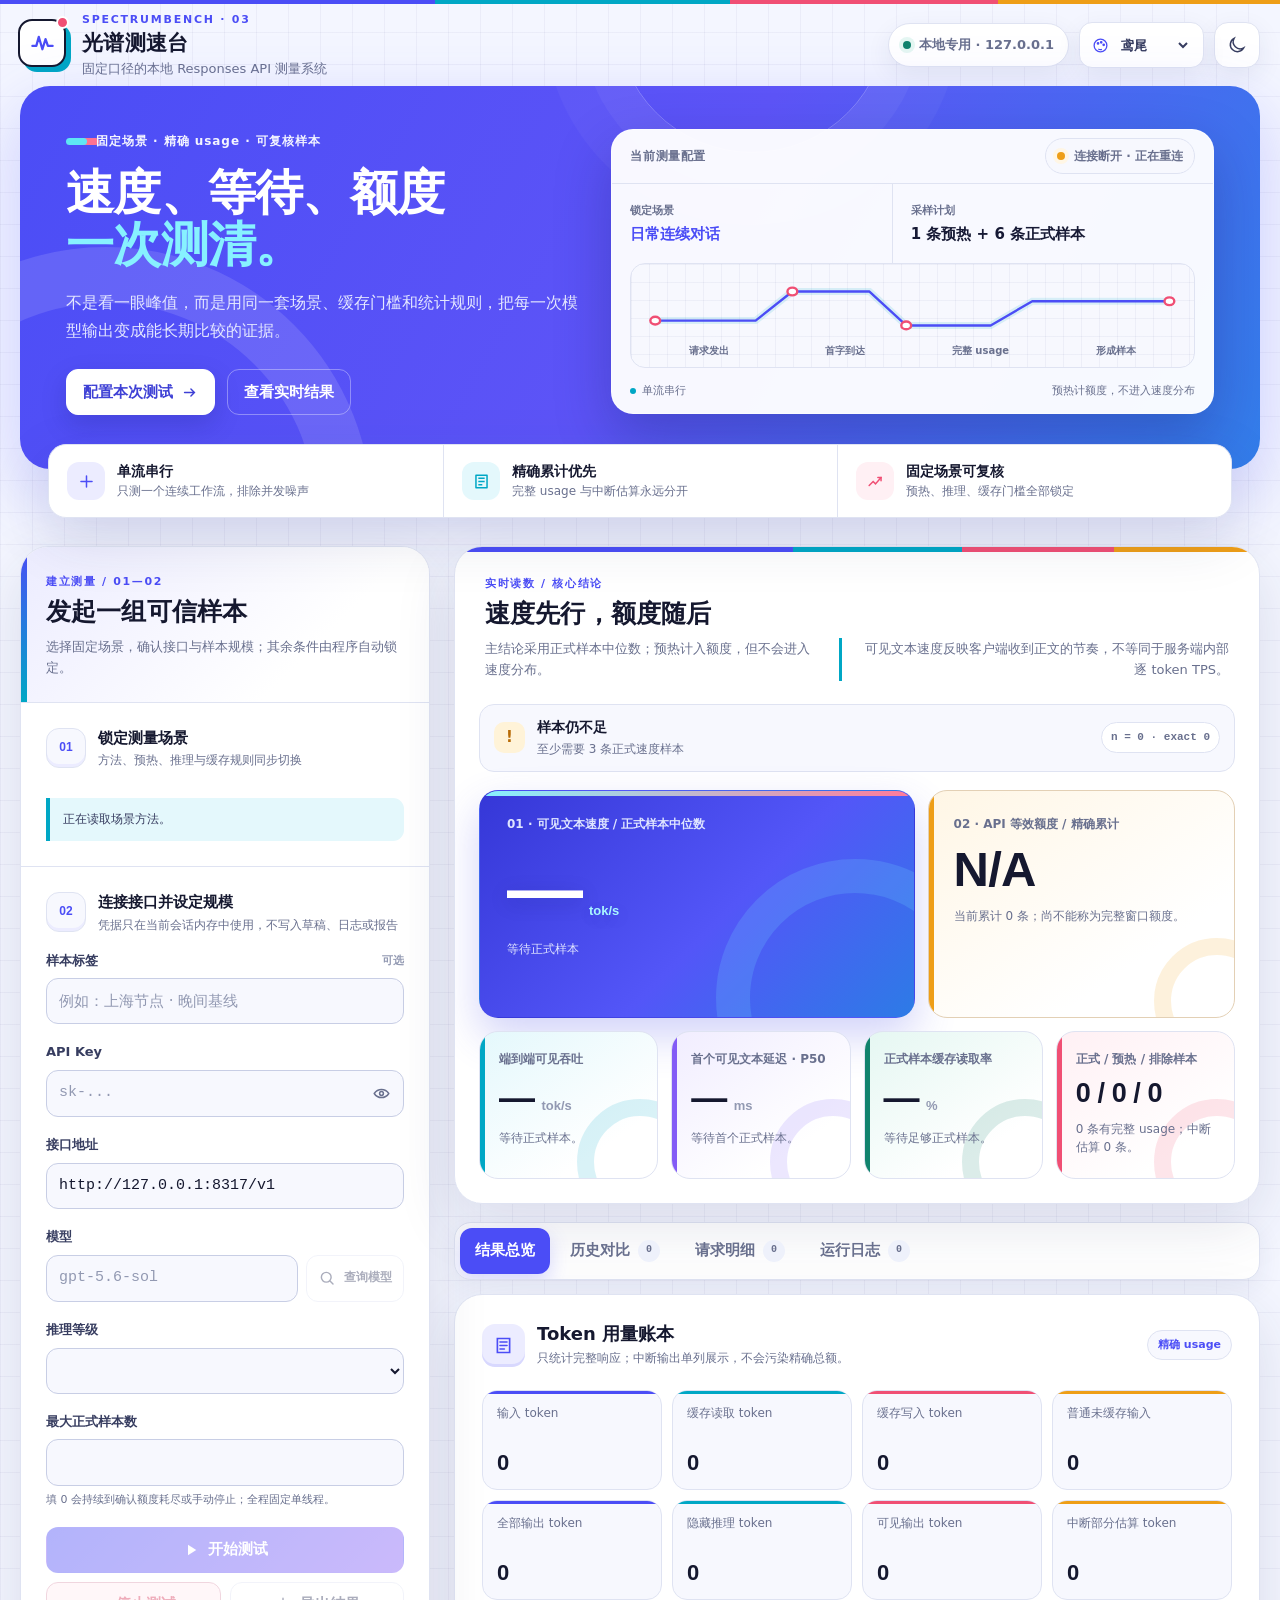
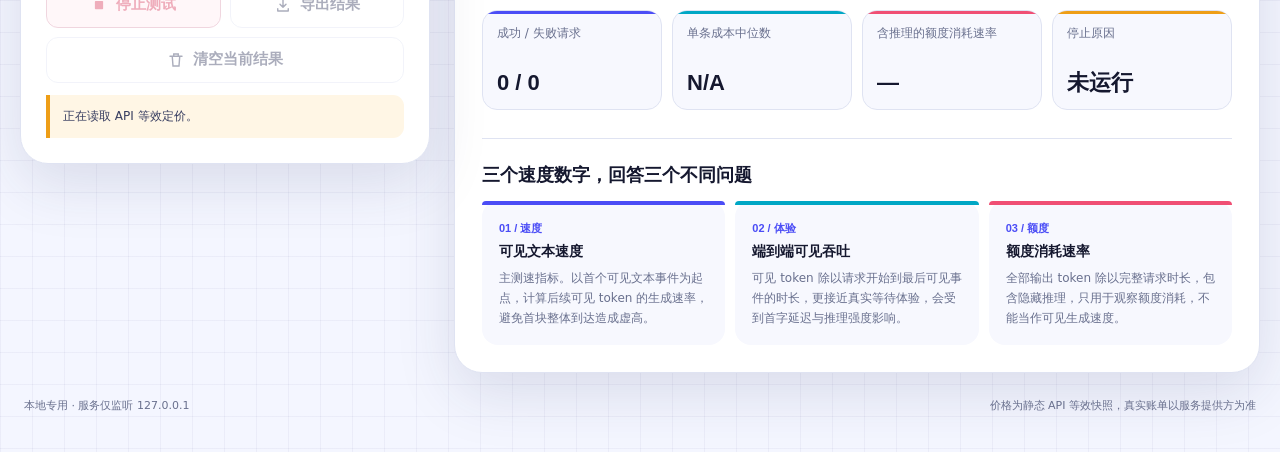
==== stress_tool/static/index.html @ 87ebb6d3 "feat: publish SpectrumBench 1.0.0" ====
<!doctype html>
<html lang="zh-CN" data-color="light" data-palette="iris">
<head>
  <meta charset="utf-8">
  <meta name="viewport" content="width=device-width,initial-scale=1">
  <meta name="theme-color" content="#f4f6ff">
  <meta name="description" content="SpectrumBench · 固定口径、可复核的 Responses API Token 测速台">
  <link rel="icon" href="/favicon.svg" type="image/svg+xml">
  <link rel="icon" href="/favicon-32.png" type="image/png" sizes="32x32">
  <link rel="shortcut icon" href="/favicon.ico">
  <title>SpectrumBench · 光谱测速台</title>
  <style>
    :root {
      color-scheme: light;
      --canvas: #f4f6ff;
      --canvas-grid: rgba(70, 77, 143, .055);
      --surface: #ffffff;
      --surface-raised: #ffffff;
      --surface-muted: #f7f8fe;
      --surface-strong: #eef1fb;
      --ink: #15182f;
      --ink-soft: #373d60;
      --muted: #69708e;
      --faint: #9299b2;
      --line: #dfe3f2;
      --line-strong: #c8cee5;
      --primary: #4b4df6;
      --primary-hover: #3e3ed9;
      --primary-soft: #ececff;
      --primary-ink: #ffffff;
      --cyan: #00a7c5;
      --cyan-soft: #e4f8fc;
      --coral: #f04f74;
      --coral-soft: #fff0f4;
      --amber: #ee9e17;
      --amber-soft: #fff6e5;
      --violet: #835cf6;
      --violet-soft: #f1edff;
      --success: #11836d;
      --success-soft: #e5f7f2;
      --warning: #b86b06;
      --warning-soft: #fff3d8;
      --danger: #d83c5e;
      --danger-hover: #bd2e4f;
      --danger-soft: #ffedf1;
      --focus: rgba(75, 77, 246, .25);
      --hero: #4b4df6;
      --hero-ink: #ffffff;
      --hero-muted: #dfe3ff;
      --shadow-sm: 0 8px 24px rgba(41, 47, 96, .08);
      --shadow-md: 0 20px 60px rgba(41, 47, 96, .13);
      --shadow-vivid: 0 24px 70px rgba(75, 77, 246, .26);
      --radius-sm: 11px;
      --radius-md: 18px;
      --radius-lg: 28px;
      --motion: 180ms cubic-bezier(.2, .75, .25, 1);
    }

    [data-color="light"][data-palette="jade"] {
      --canvas: #f1f7f4;
      --canvas-grid: rgba(35, 105, 83, .055);
      --surface-muted: #f4faf7;
      --surface-strong: #e5f1eb;
      --ink: #122821;
      --ink-soft: #315147;
      --muted: #607d74;
      --faint: #8ca29b;
      --line: #d5e5df;
      --line-strong: #bad2ca;
      --primary: #147d67;
      --primary-hover: #0e6553;
      --primary-soft: #def3eb;
      --cyan: #168aa0;
      --coral: #d95d6f;
      --hero: #187864;
      --focus: rgba(20, 125, 103, .24);
      --shadow-vivid: 0 24px 70px rgba(20, 125, 103, .24);
    }

    [data-color="light"][data-palette="sunrise"] {
      --canvas: #fff8f1;
      --canvas-grid: rgba(164, 83, 52, .05);
      --surface-muted: #fffaf5;
      --surface-strong: #f8eadf;
      --ink: #30201a;
      --ink-soft: #5a4035;
      --muted: #816b61;
      --faint: #a6958d;
      --line: #eadbd1;
      --line-strong: #d8c2b4;
      --primary: #c84f45;
      --primary-hover: #a83f37;
      --primary-soft: #ffe6df;
      --cyan: #178fa2;
      --coral: #d74667;
      --amber: #d98516;
      --hero: #c65346;
      --focus: rgba(200, 79, 69, .24);
      --shadow-vivid: 0 24px 70px rgba(200, 79, 69, .22);
    }

    [data-color="dark"] {
      color-scheme: dark;
      --canvas: #17191d;
      --canvas-grid: rgba(255, 255, 255, .035);
      --surface: #202329;
      --surface-raised: #25292f;
      --surface-muted: #292d34;
      --surface-strong: #30353d;
      --ink: #f5f4f1;
      --ink-soft: #d8d7d3;
      --muted: #aaa9a5;
      --faint: #7f807f;
      --line: #383c43;
      --line-strong: #4b5058;
      --primary: #8b8cff;
      --primary-hover: #a1a2ff;
      --primary-soft: #303044;
      --primary-ink: #16171b;
      --cyan: #54cadb;
      --cyan-soft: #20383c;
      --coral: #f27b91;
      --coral-soft: #422c33;
      --amber: #e8b663;
      --amber-soft: #3d3426;
      --violet: #ad92f4;
      --violet-soft: #352f46;
      --success: #67cdb4;
      --success-soft: #253a35;
      --warning: #e7b968;
      --warning-soft: #3f3526;
      --danger: #ef7c91;
      --danger-hover: #f499a9;
      --danger-soft: #432e35;
      --focus: rgba(139, 140, 255, .34);
      --hero: #323640;
      --hero-ink: #ffffff;
      --hero-muted: #e5e6ff;
      --shadow-sm: 0 10px 28px rgba(0, 0, 0, .22);
      --shadow-md: 0 26px 70px rgba(0, 0, 0, .34);
      --shadow-vivid: 0 24px 80px rgba(0, 0, 0, .3);
    }

    * { box-sizing: border-box; }
    html { min-width: 320px; scroll-behavior: smooth; scroll-padding-top: 18px; }
    #controlTitle, #dashboardTitle { scroll-margin-top: 72px; }
    body {
      min-width: 320px;
      min-height: 100vh;
      margin: 0;
      background-color: var(--canvas);
      background-image:
        linear-gradient(var(--canvas-grid) 1px, transparent 1px),
        linear-gradient(90deg, var(--canvas-grid) 1px, transparent 1px);
      background-size: 32px 32px;
      color: var(--ink);
      font-family: "Segoe UI Variable Text", "Microsoft YaHei UI", "PingFang SC", system-ui, sans-serif;
      font-size: 15px;
      line-height: 1.65;
      -webkit-font-smoothing: antialiased;
      text-rendering: optimizeLegibility;
    }
    body::before {
      content: "";
      position: fixed;
      z-index: 1000;
      inset: 0 0 auto;
      height: 4px;
      background: linear-gradient(90deg, var(--primary) 0 34%, var(--cyan) 34% 57%, var(--coral) 57% 78%, var(--amber) 78%);
      pointer-events: none;
    }
    button, input, select { font: inherit; }
    button, a { -webkit-tap-highlight-color: transparent; }
    svg { display: block; }
    [hidden] { display: none !important; }
    ::selection { background: var(--primary); color: #fff; }

    .visually-hidden {
      position: absolute !important;
      width: 1px !important;
      height: 1px !important;
      padding: 0 !important;
      margin: -1px !important;
      overflow: hidden !important;
      clip: rect(0 0 0 0) !important;
      white-space: nowrap !important;
      border: 0 !important;
    }
    .skip-link {
      position: fixed;
      z-index: 1100;
      top: 10px;
      left: 12px;
      transform: translateY(-160%);
      padding: 9px 14px;
      border-radius: 10px;
      background: var(--ink);
      color: var(--surface);
      font-weight: 800;
      text-decoration: none;
      transition: transform var(--motion);
    }
    .skip-link:focus { transform: translateY(0); }

    .app-shell {
      width: min(100% - 40px, 1560px);
      margin: 0 auto;
      padding-bottom: 36px;
    }
    .app-header {
      min-height: 86px;
      display: flex;
      align-items: center;
      justify-content: space-between;
      gap: 24px;
      padding-top: 4px;
    }
    .brand { min-width: 0; display: flex; align-items: center; gap: 14px; }
    .brand-mark {
      position: relative;
      width: 48px;
      height: 48px;
      flex: 0 0 auto;
      display: grid;
      place-items: center;
      border: 2px solid var(--ink);
      border-radius: 14px;
      background: var(--surface);
      color: var(--primary);
      box-shadow: 5px 5px 0 var(--cyan);
      transform: translate(-2px, -2px);
    }
    .brand-mark::after {
      content: "";
      position: absolute;
      width: 9px;
      height: 9px;
      right: -5px;
      top: -5px;
      border: 2px solid var(--surface);
      border-radius: 50%;
      background: var(--coral);
    }
    .brand-mark svg { width: 27px; height: 27px; }
    .brand-copy { min-width: 0; }
    .brand-kicker {
      color: var(--primary);
      font-size: 11px;
      font-weight: 850;
      letter-spacing: .16em;
    }
    .brand h1 {
      margin: 1px 0 0;
      font-size: 21px;
      line-height: 1.25;
      letter-spacing: .015em;
    }
    .brand p { margin: 2px 0 0; color: var(--muted); font-size: 13px; }
    .header-actions { display: flex; align-items: center; gap: 10px; }
    .palette-control {
      position: relative;
      min-height: 46px;
      display: inline-flex;
      align-items: center;
      gap: 8px;
      padding: 0 12px;
      border: 1px solid var(--line);
      border-radius: 13px;
      background: var(--surface);
      color: var(--muted);
      box-shadow: var(--shadow-sm);
    }
    .palette-control svg { width: 17px; height: 17px; color: var(--primary); }
    .palette-control select {
      min-width: 74px;
      border: 0;
      outline: 0;
      background: transparent;
      color: var(--ink-soft);
      cursor: pointer;
      font-size: 13px;
      font-weight: 700;
    }
    .palette-control:focus-within { border-color: var(--primary); box-shadow: 0 0 0 4px var(--focus); }
    .local-chip {
      min-height: 44px;
      display: inline-flex;
      align-items: center;
      gap: 8px;
      padding: 0 14px;
      border: 1px solid var(--line);
      border-radius: 999px;
      background: var(--surface);
      color: var(--muted);
      box-shadow: var(--shadow-sm);
      font-size: 13px;
      font-weight: 700;
      white-space: nowrap;
    }
    .local-chip::before {
      content: "";
      width: 8px;
      height: 8px;
      border-radius: 50%;
      background: var(--success);
      box-shadow: 0 0 0 4px var(--success-soft);
    }
    .theme-toggle {
      width: 46px;
      height: 46px;
      display: grid;
      place-items: center;
      padding: 0;
      border: 1px solid var(--line);
      border-radius: 14px;
      background: var(--surface);
      color: var(--ink-soft);
      box-shadow: var(--shadow-sm);
      cursor: pointer;
      transition: transform var(--motion), border-color var(--motion), background var(--motion);
    }
    .theme-toggle:hover { transform: translateY(-2px) rotate(3deg); border-color: var(--primary); background: var(--primary-soft); }
    .theme-toggle:active { transform: translateY(0); }
    .theme-toggle svg { width: 20px; height: 20px; }
    .theme-toggle .icon-sun { display: none; }
    [data-color="dark"] .theme-toggle .icon-moon { display: none; }
    [data-color="dark"] .theme-toggle .icon-sun { display: block; }

    .hero {
      position: relative;
      isolation: isolate;
      min-height: 300px;
      display: grid;
      grid-template-columns: minmax(0, .92fr) minmax(430px, 1.08fr);
      gap: 32px;
      align-items: center;
      overflow: clip;
      padding: 42px 46px 54px;
      border-radius: 30px;
      background:
        linear-gradient(120deg, #4b4df6 0%, #5d54f7 52%, #337eea 100%);
      color: #fff;
      box-shadow: var(--shadow-vivid);
    }
    .hero::before {
      content: "";
      position: absolute;
      z-index: -1;
      width: 420px;
      height: 420px;
      left: -180px;
      bottom: -310px;
      border: 56px solid rgba(255,255,255,.12);
      border-radius: 50%;
    }
    .hero::after {
      content: "";
      position: absolute;
      z-index: -1;
      width: 270px;
      height: 270px;
      right: 30%;
      top: -205px;
      border: 1px solid rgba(255,255,255,.25);
      border-radius: 50%;
      box-shadow: 0 0 0 36px rgba(255,255,255,.045), 0 0 0 72px rgba(255,255,255,.035);
    }
    .hero-copy { min-width: 0; }
    .hero-eyebrow {
      display: inline-flex;
      align-items: center;
      gap: 9px;
      margin-bottom: 16px;
      color: #f3f4ff;
      font-size: 12px;
      font-weight: 850;
      letter-spacing: .08em;
    }
    .eyebrow-dot {
      width: 21px;
      height: 7px;
      border-radius: 999px;
      background: #5ee6f4;
      box-shadow: 12px 0 0 #ff7191;
    }
    .hero h2 { margin: 0; font-size: 48px; line-height: 1.08; letter-spacing: -.015em; }
    .hero h2 span, .hero h2 strong { display: block; white-space: nowrap; }
    .hero h2 strong { color: #87f1ff; font-weight: 850; }
    .hero-copy > p {
      max-width: 620px;
      margin: 18px 0 0;
      color: #e5e8ff;
      font-size: 16px;
      line-height: 1.75;
    }
    .hero-links { display: flex; align-items: center; gap: 12px; margin-top: 24px; }
    .hero-link {
      min-height: 46px;
      display: inline-flex;
      align-items: center;
      gap: 8px;
      padding: 0 16px;
      border: 1px solid rgba(255,255,255,.35);
      border-radius: 12px;
      color: #fff;
      font-weight: 800;
      text-decoration: none;
      transition: transform var(--motion), background var(--motion), border-color var(--motion);
    }
    .hero-link.primary { border-color: #fff; background: #fff; color: #3e40d5; box-shadow: 0 10px 26px rgba(19, 22, 99, .18); }
    .hero-link:hover { transform: translateY(-2px); background: rgba(255,255,255,.14); }
    .hero-link.primary:hover { background: #eff0ff; }
    .hero-link svg { width: 17px; height: 17px; }

    .hero-console {
      min-width: 0;
      overflow: hidden;
      border: 1px solid rgba(255,255,255,.55);
      border-radius: 22px;
      background: rgba(255,255,255,.96);
      color: #171a35;
      box-shadow: 0 22px 55px rgba(22, 24, 98, .28);
    }
    [data-color="dark"] .hero-console { background: rgba(24, 28, 56, .96); color: var(--ink); }
    .console-head {
      min-height: 54px;
      display: flex;
      align-items: center;
      justify-content: space-between;
      gap: 16px;
      padding: 0 18px;
      border-bottom: 1px solid var(--line);
      color: var(--muted);
      font-size: 12px;
      font-weight: 800;
      letter-spacing: .05em;
    }
    .status {
      min-width: 0;
      min-height: 36px;
      display: inline-flex;
      align-items: center;
      gap: 9px;
      padding: 0 11px;
      border: 1px solid var(--line);
      border-radius: 999px;
      background: var(--surface-muted);
      color: var(--muted);
      letter-spacing: 0;
    }
    .status-label { max-width: 240px; overflow: hidden; text-overflow: ellipsis; font-size: 12px; font-weight: 750; white-space: nowrap; }
    .status-dot {
      position: relative;
      width: 8px;
      height: 8px;
      flex: 0 0 auto;
      border-radius: 50%;
      background: var(--faint);
    }
    .status-dot.running { background: var(--cyan); }
    .status-dot.running::after {
      content: "";
      position: absolute;
      inset: -5px;
      border: 1px solid var(--cyan);
      border-radius: 50%;
      animation: statusPulse 1.6s ease-out infinite;
    }
    .status-dot.warning { background: var(--amber); box-shadow: 0 0 0 4px var(--amber-soft); }
    .status-dot.error { background: var(--danger); box-shadow: 0 0 0 4px var(--danger-soft); }
    @keyframes statusPulse {
      0% { opacity: .8; transform: scale(.55); }
      85%, 100% { opacity: 0; transform: scale(1.2); }
    }
    .console-readout { display: grid; grid-template-columns: 1fr 1.15fr; }
    .readout-item { min-width: 0; padding: 18px; }
    .readout-item + .readout-item { border-left: 1px solid var(--line); }
    .readout-item span { display: block; color: var(--muted); font-size: 11px; font-weight: 750; }
    .readout-item strong { display: block; margin-top: 4px; overflow-wrap: anywhere; font-size: 15px; line-height: 1.4; }
    .readout-item:first-child strong { color: var(--primary); }
    .signal-stage {
      position: relative;
      min-height: 105px;
      margin: 0 18px;
      overflow: hidden;
      border: 1px solid var(--line);
      border-radius: 15px;
      background:
        linear-gradient(var(--canvas-grid) 1px, transparent 1px),
        linear-gradient(90deg, var(--canvas-grid) 1px, transparent 1px),
        var(--surface-muted);
      background-size: 18px 18px;
    }
    .signal-stage svg { position: absolute; inset: 13px 12px 28px; width: calc(100% - 24px); height: calc(100% - 41px); overflow: visible; }
    .signal-track { fill: none; stroke: var(--primary); stroke-width: 2.4; stroke-linecap: round; stroke-linejoin: round; vector-effect: non-scaling-stroke; }
    .signal-glow { fill: none; stroke: var(--cyan); stroke-width: 7; opacity: .13; vector-effect: non-scaling-stroke; }
    .signal-stage circle { fill: var(--surface); stroke: var(--coral); stroke-width: 2.4; vector-effect: non-scaling-stroke; }
    .signal-labels {
      position: absolute;
      inset: auto 10px 8px;
      display: grid;
      grid-template-columns: repeat(4, 1fr);
      color: var(--muted);
      font-size: 10px;
      font-weight: 750;
      text-align: center;
    }
    .console-foot {
      min-height: 45px;
      display: flex;
      align-items: center;
      justify-content: space-between;
      gap: 12px;
      padding: 0 18px;
      color: var(--muted);
      font-size: 11px;
    }
    .console-foot span { display: inline-flex; align-items: center; gap: 6px; }
    .console-foot i { width: 6px; height: 6px; border-radius: 50%; background: var(--cyan); }
    .is-running .signal-track { stroke-dasharray: 10 8; animation: signalFlow 1s linear infinite; }
    .is-running .signal-stage circle { animation: nodePulse 1.6s ease-in-out infinite; }
    @keyframes signalFlow { to { stroke-dashoffset: -36; } }
    @keyframes nodePulse { 50% { fill: var(--coral-soft); r: 5.4px; } }

    .brief-bar {
      position: relative;
      z-index: 3;
      display: grid;
      grid-template-columns: repeat(3, minmax(0, 1fr));
      margin: -25px 28px 0;
      border: 1px solid var(--line);
      border-radius: 18px;
      background: var(--surface);
      box-shadow: var(--shadow-md);
    }
    .brief-item {
      min-width: 0;
      display: grid;
      grid-template-columns: auto minmax(0, 1fr);
      gap: 12px;
      align-items: center;
      padding: 17px 18px;
    }
    .brief-item + .brief-item { border-left: 1px solid var(--line); }
    .brief-icon {
      width: 38px;
      height: 38px;
      display: grid;
      place-items: center;
      border-radius: 12px;
      background: var(--primary-soft);
      color: var(--primary);
    }
    .brief-item:nth-child(2) .brief-icon { background: var(--cyan-soft); color: var(--cyan); }
    .brief-item:nth-child(3) .brief-icon { background: var(--coral-soft); color: var(--coral); }
    .brief-icon svg { width: 19px; height: 19px; }
    .brief-item strong { display: block; font-size: 14px; line-height: 1.35; }
    .brief-item span:last-child { display: block; margin-top: 2px; color: var(--muted); font-size: 12px; line-height: 1.45; }

    .workspace {
      display: grid;
      grid-template-columns: 410px minmax(0, 1fr);
      gap: 24px;
      align-items: start;
      margin-top: 28px;
    }
    .setup-column { position: sticky; top: 16px; min-width: 0; }
    .setup-panel {
      overflow: hidden;
      border: 1px solid var(--line);
      border-radius: var(--radius-lg);
      background: var(--surface);
      box-shadow: var(--shadow-md);
    }
    .setup-head {
      position: relative;
      padding: 26px 25px 23px;
      border-bottom: 1px solid var(--line);
      background:
        linear-gradient(135deg, var(--primary-soft), var(--surface) 70%);
    }
    .setup-head::before {
      content: "";
      position: absolute;
      inset: 0 auto 0 0;
      width: 6px;
      background: linear-gradient(var(--primary), var(--cyan));
    }
    .section-kicker {
      color: var(--primary);
      font-size: 11px;
      font-weight: 850;
      letter-spacing: .15em;
    }
    .setup-head h2, .results-header h2 {
      margin: 5px 0 0;
      font-size: 25px;
      line-height: 1.25;
      letter-spacing: .005em;
    }
    .setup-head p, .results-header p { margin: 8px 0 0; color: var(--muted); font-size: 13px; line-height: 1.65; }
    .mobile-jump { display: none; }

    .setup-section { padding: 23px 25px 25px; }
    .setup-section + .setup-section { border-top: 1px solid var(--line); }
    .step-heading {
      display: grid;
      grid-template-columns: 40px minmax(0, 1fr);
      gap: 12px;
      align-items: center;
      margin-bottom: 16px;
    }
    .step-number {
      width: 40px;
      height: 40px;
      display: grid;
      place-items: center;
      border: 1px solid var(--line);
      border-radius: 13px;
      background: var(--surface-muted);
      color: var(--primary);
      font-family: "Bahnschrift", "Segoe UI Variable Text", sans-serif;
      font-size: 12px;
      font-weight: 800;
      box-shadow: inset 0 -3px 0 var(--primary-soft);
    }
    .step-heading strong { display: block; font-size: 15px; }
    .step-heading span:last-child { display: block; margin-top: 2px; color: var(--muted); font-size: 12px; line-height: 1.45; }

    .mode-list { display: grid; gap: 9px; }
    .mode-card {
      position: relative;
      width: 100%;
      min-width: 0;
      display: grid;
      grid-template-columns: 38px minmax(0, 1fr);
      gap: 11px;
      align-items: start;
      padding: 13px 13px 13px 11px;
      overflow: hidden;
      border: 1px solid var(--line);
      border-radius: 15px;
      background: var(--surface-muted);
      color: var(--ink);
      text-align: left;
      cursor: pointer;
      transition: transform var(--motion), border-color var(--motion), background var(--motion), box-shadow var(--motion);
    }
    .mode-card::before {
      content: "";
      position: absolute;
      inset: 0 auto 0 0;
      width: 4px;
      background: transparent;
      transition: background var(--motion);
    }
    .mode-card:hover { transform: translateX(3px); border-color: var(--line-strong); background: var(--surface); }
    .mode-card.active { border-color: color-mix(in srgb, var(--primary) 56%, var(--line)); background: var(--primary-soft); box-shadow: 0 9px 22px rgba(75, 77, 246, .1); }
    .mode-card.active::before { background: linear-gradient(var(--primary), var(--cyan)); }
    .mode-index {
      width: 34px;
      height: 34px;
      display: grid;
      place-items: center;
      border-radius: 11px;
      background: var(--surface);
      color: var(--faint);
      font-family: "Bahnschrift", sans-serif;
      font-size: 11px;
      font-weight: 800;
    }
    .mode-card.active .mode-index { background: var(--primary); color: #fff; }
    .mode-copy { min-width: 0; }
    .mode-title { display: flex; align-items: center; justify-content: space-between; gap: 8px; font-size: 14px; font-weight: 800; }
    .mode-title > span:first-child { min-width: 0; }
    .badge {
      flex: 0 0 auto;
      padding: 2px 7px;
      border-radius: 999px;
      background: var(--surface);
      color: var(--primary);
      font-size: 10px;
      font-weight: 800;
    }
    .mode-desc { display: block; margin-top: 3px; color: var(--muted); font-size: 12px; line-height: 1.5; }
    .method-box, .price-note {
      margin-top: 12px;
      padding: 12px 13px;
      border-left: 4px solid var(--cyan);
      border-radius: 0 11px 11px 0;
      background: var(--cyan-soft);
      color: var(--ink-soft);
      font-size: 12px;
      line-height: 1.6;
    }
    .price-note { border-left-color: var(--amber); background: var(--amber-soft); }

    .field { margin-top: 15px; }
    .field:first-of-type { margin-top: 0; }
    .field-row { min-width: 0; display: grid; grid-template-columns: minmax(0, 1fr) auto; gap: 8px; }
    label { color: var(--ink-soft); font-size: 13px; font-weight: 800; }
    .label-row { display: flex; align-items: center; justify-content: space-between; gap: 10px; }
    .optional { color: var(--faint); font-size: 11px; font-weight: 650; }
    .input, .select {
      width: 100%;
      min-width: 0;
      min-height: 46px;
      margin-top: 6px;
      padding: 10px 12px;
      border: 1px solid var(--line-strong);
      border-radius: 12px;
      outline: none;
      background: var(--surface-muted);
      color: var(--ink);
      transition: border-color var(--motion), box-shadow var(--motion), background var(--motion), transform var(--motion);
    }
    .field-row .input, .field-row .btn { margin-top: 6px; }
    .input::placeholder { color: var(--faint); }
    .input:hover, .select:hover { border-color: color-mix(in srgb, var(--primary) 45%, var(--line-strong)); background: var(--surface); }
    .input:focus, .select:focus { border-color: var(--primary); background: var(--surface); box-shadow: 0 0 0 4px var(--focus); }
    .input[aria-invalid="true"], .select[aria-invalid="true"] { border-color: var(--danger); box-shadow: 0 0 0 4px var(--danger-soft); }
    .select:disabled { opacity: .65; cursor: not-allowed; background: var(--surface-strong); }
    .hint { margin-top: 6px; color: var(--muted); font-size: 11px; line-height: 1.5; }
    .field-error { min-height: 0; margin-top: 5px; color: var(--danger); font-size: 12px; font-weight: 650; line-height: 1.45; }
    .field-error:empty { display: none; }
    .password-wrap { position: relative; min-width: 0; }
    .password-wrap .input { padding-right: 50px; }
    .input-action {
      position: absolute;
      inset: 7px 1px auto auto;
      width: 44px;
      height: 44px;
      display: grid;
      place-items: center;
      border: 0;
      border-radius: 10px;
      background: transparent;
      color: var(--muted);
      cursor: pointer;
    }
    .input-action:hover { background: var(--primary-soft); color: var(--primary); }
    .input-action svg { width: 19px; height: 19px; }

    :where(button, input, select, a):focus-visible { outline: 3px solid var(--focus); outline-offset: 2px; }
    .btn {
      min-height: 46px;
      display: inline-flex;
      align-items: center;
      justify-content: center;
      gap: 8px;
      padding: 9px 14px;
      border: 1px solid transparent;
      border-radius: 12px;
      background: transparent;
      cursor: pointer;
      font-weight: 800;
      transition: transform var(--motion), background var(--motion), border-color var(--motion), color var(--motion), box-shadow var(--motion), opacity var(--motion);
    }
    .btn svg { width: 18px; height: 18px; flex: 0 0 auto; }
    .btn:hover:not(:disabled) { transform: translateY(-2px); }
    .btn:active:not(:disabled) { transform: translateY(0); }
    .btn:disabled { opacity: .42; cursor: not-allowed; transform: none; box-shadow: none; }
    .btn-primary { background: linear-gradient(135deg, var(--primary), var(--violet)); color: #fff; box-shadow: 0 10px 24px rgba(75, 77, 246, .25); }
    .btn-primary:hover:not(:disabled) { box-shadow: 0 14px 30px rgba(75, 77, 246, .32); }
    .btn-danger { border-color: color-mix(in srgb, var(--danger) 42%, var(--line)); background: var(--danger-soft); color: var(--danger); }
    .btn-danger:hover:not(:disabled) { border-color: var(--danger); color: var(--danger-hover); }
    .btn-ghost { border-color: var(--line); background: var(--surface); color: var(--ink-soft); }
    .btn-ghost:hover:not(:disabled) { border-color: var(--primary); background: var(--primary-soft); color: var(--primary); }
    .btn-sm { min-height: 40px; padding: 7px 11px; font-size: 12px; }
    .btn.is-loading::before {
      content: "";
      width: 16px;
      height: 16px;
      flex: 0 0 auto;
      border: 2px solid currentColor;
      border-right-color: transparent;
      border-radius: 50%;
      animation: spin .7s linear infinite;
    }
    .btn.is-loading svg { display: none; }
    @keyframes spin { to { transform: rotate(360deg); } }
    .button-grid { display: grid; grid-template-columns: 1fr 1fr; gap: 9px; margin-top: 18px; }
    .button-grid .wide { grid-column: 1 / -1; }

    .main { min-width: 0; }
    .results-board {
      position: relative;
      overflow: hidden;
      border: 1px solid var(--line);
      border-radius: var(--radius-lg);
      background: var(--surface);
      box-shadow: var(--shadow-md);
    }
    .results-board::before {
      content: "";
      position: absolute;
      inset: 0 0 auto;
      height: 5px;
      background: linear-gradient(90deg, var(--primary) 0 42%, var(--cyan) 42% 63%, var(--coral) 63% 82%, var(--amber) 82%);
    }
    .results-header {
      display: grid;
      grid-template-columns: minmax(0, 1fr) minmax(240px, 390px);
      gap: 24px;
      align-items: end;
      padding: 28px 30px 23px;
    }
    .results-copy { min-width: 0; }
    .results-note { margin: 0; padding-left: 16px; border-left: 3px solid var(--cyan); text-align: right; }
    .snapshot-notice {
      min-height: 52px;
      display: flex;
      align-items: center;
      justify-content: space-between;
      gap: 14px;
      margin: 0 24px 16px;
      padding: 8px 10px 8px 15px;
      border: 1px solid color-mix(in srgb, var(--violet) 35%, var(--line));
      border-radius: 14px;
      background: var(--violet-soft);
      color: var(--ink-soft);
      font-weight: 750;
    }

    .quality {
      min-height: 62px;
      display: grid;
      grid-template-columns: auto minmax(0, 1fr) auto;
      gap: 12px;
      align-items: center;
      margin: 0 24px 18px;
      padding: 11px 14px;
      border: 1px solid var(--line);
      border-radius: 15px;
      background: var(--surface-muted);
    }
    .quality-icon {
      width: 31px;
      height: 31px;
      display: grid;
      place-items: center;
      border-radius: 10px;
      background: var(--warning-soft);
    }
    .quality-icon::before { content: "!"; color: var(--warning); font-weight: 900; }
    .quality.valid { border-color: color-mix(in srgb, var(--success) 35%, var(--line)); background: var(--success-soft); }
    .quality.valid .quality-icon { background: var(--success); }
    .quality.valid .quality-icon::before { content: "✓"; color: #fff; }
    .quality.warning { border-color: color-mix(in srgb, var(--warning) 38%, var(--line)); background: var(--warning-soft); }
    .quality-title { font-size: 14px; font-weight: 850; }
    .quality-text { margin-top: 1px; color: var(--muted); font-size: 12px; }
    .quality-meta {
      padding: 5px 9px;
      border: 1px solid var(--line);
      border-radius: 999px;
      background: var(--surface);
      color: var(--muted);
      font-family: "Bahnschrift", monospace;
      font-size: 11px;
      font-weight: 800;
      white-space: nowrap;
    }

    .metrics {
      display: grid;
      grid-template-columns: repeat(12, minmax(0, 1fr));
      gap: 13px;
      padding: 0 24px 24px;
    }
    .metric {
      --metric-accent: var(--primary);
      position: relative;
      min-width: 0;
      min-height: 148px;
      overflow: hidden;
      padding: 19px;
      border: 1px solid var(--line);
      border-radius: 19px;
      background: var(--surface-muted);
    }
    .metric::before {
      content: "";
      position: absolute;
      width: 92px;
      height: 92px;
      right: -46px;
      bottom: -47px;
      border: 17px solid color-mix(in srgb, var(--metric-accent) 15%, transparent);
      border-radius: 50%;
    }
    .metric::after {
      content: "";
      position: absolute;
      inset: 0 auto 0 0;
      width: 5px;
      background: var(--metric-accent);
    }
    .metric-speed {
      --metric-accent: #68e7f5;
      grid-column: span 7;
      min-height: 228px;
      padding: 25px 27px;
      border-color: transparent;
      background:
        linear-gradient(135deg, #3537d7 0%, #5356f8 56%, #2d7be6 100%);
      color: #fff;
      box-shadow: 0 18px 42px rgba(67, 70, 230, .24);
    }
    .metric-speed::before { width: 210px; height: 210px; right: -80px; bottom: -120px; border-width: 34px; border-color: rgba(126,238,250,.16); }
    .metric-speed::after { width: 100%; height: 5px; background: linear-gradient(90deg, #86f3ff, #ff7a9a); }
    .metric-quota {
      --metric-accent: var(--amber);
      grid-column: span 5;
      min-height: 228px;
      padding: 25px;
      border-color: color-mix(in srgb, var(--amber) 28%, var(--line));
      background: linear-gradient(145deg, var(--amber-soft), var(--surface) 72%);
    }
    .metric-e2e, .metric-ttft, .metric-cache, .metric-samples { grid-column: span 3; }
    .metric-e2e { --metric-accent: var(--cyan); background: linear-gradient(145deg, var(--cyan-soft), var(--surface) 75%); }
    .metric-ttft { --metric-accent: var(--violet); background: linear-gradient(145deg, var(--violet-soft), var(--surface) 75%); }
    .metric-cache { --metric-accent: var(--success); background: linear-gradient(145deg, var(--success-soft), var(--surface) 75%); }
    .metric-samples { --metric-accent: var(--coral); background: linear-gradient(145deg, var(--coral-soft), var(--surface) 75%); }
    .metric-label {
      position: relative;
      z-index: 1;
      color: var(--muted);
      font-size: 12px;
      font-weight: 800;
      line-height: 1.45;
    }
    .metric-speed .metric-label { color: #dfe5ff; }
    .metric-value {
      position: relative;
      z-index: 1;
      margin-top: 12px;
      color: var(--ink);
      font-family: "Bahnschrift SemiCondensed", "Segoe UI Variable Display", sans-serif;
      font-size: 36px;
      font-weight: 700;
      line-height: 1;
      letter-spacing: -.015em;
      font-variant-numeric: tabular-nums;
    }
    .metric-speed .metric-value { margin-top: 18px; color: #fff; font-size: 76px; text-shadow: 0 4px 20px rgba(16,19,90,.2); }
    .metric-quota .metric-value { font-size: 49px; }
    .metric-samples .metric-value { font-size: 27px; white-space: nowrap; }
    .metric-unit { margin-left: 7px; color: var(--faint); font-family: inherit; font-size: 13px; font-weight: 750; letter-spacing: 0; }
    .metric-speed .metric-unit { color: #a9f5ff; }
    .metric-foot {
      position: relative;
      z-index: 1;
      margin-top: 13px;
      color: var(--muted);
      font-size: 12px;
      line-height: 1.55;
    }
    .metric-speed .metric-foot { max-width: 75%; color: #e1e5ff; }

    .tabs {
      min-height: 58px;
      display: flex;
      align-items: stretch;
      gap: 5px;
      margin-top: 18px;
      padding: 5px;
      overflow-x: auto;
      border: 1px solid var(--line);
      border-radius: 17px;
      background: var(--surface);
      box-shadow: var(--shadow-sm);
      scrollbar-width: thin;
    }
    .tab {
      position: relative;
      min-height: 46px;
      display: inline-flex;
      align-items: center;
      gap: 8px;
      padding: 9px 15px;
      border: 0;
      border-radius: 12px;
      background: transparent;
      color: var(--muted);
      cursor: pointer;
      font-weight: 800;
      white-space: nowrap;
      transition: background var(--motion), color var(--motion), transform var(--motion);
    }
    .tab:hover { background: var(--surface-muted); color: var(--ink); }
    .tab.active { background: var(--primary); color: #fff; box-shadow: 0 8px 20px rgba(75,77,246,.22); }
    .tab-count {
      min-width: 22px;
      height: 22px;
      display: inline-grid;
      place-items: center;
      padding: 0 6px;
      border-radius: 999px;
      background: var(--surface-strong);
      color: var(--muted);
      font-family: "Bahnschrift", monospace;
      font-size: 10px;
      font-weight: 800;
    }
    .tab.active .tab-count { background: rgba(255,255,255,.2); color: #fff; }
    .tab-panel { display: none; }
    .tab-panel.active { display: block; animation: panelIn var(--motion); }
    @keyframes panelIn { from { opacity: .55; transform: translateY(7px); } }

    .panel {
      margin-top: 14px;
      overflow: hidden;
      border: 1px solid var(--line);
      border-radius: var(--radius-lg);
      background: var(--surface);
      box-shadow: var(--shadow-md);
    }
    .panel-pad { padding: 27px; }
    .panel-head { display: flex; align-items: center; justify-content: space-between; gap: 20px; margin-bottom: 21px; }
    .panel-title-row { min-width: 0; display: flex; align-items: center; gap: 12px; }
    .panel-icon {
      width: 43px;
      height: 43px;
      flex: 0 0 auto;
      display: grid;
      place-items: center;
      border-radius: 13px;
      background: var(--primary-soft);
      color: var(--primary);
      box-shadow: inset 0 -3px 0 color-mix(in srgb, var(--primary) 12%, transparent);
    }
    .panel-icon svg { width: 21px; height: 21px; }
    .panel-head h3, .section-title { margin: 0; font-size: 18px; line-height: 1.35; }
    .panel-head p { margin: 3px 0 0; color: var(--muted); font-size: 12px; }
    .panel-tag {
      padding: 5px 10px;
      border: 1px solid var(--line);
      border-radius: 999px;
      background: var(--surface-muted);
      color: var(--primary);
      font-size: 11px;
      font-weight: 800;
      white-space: nowrap;
    }

    .detail-grid { display: grid; grid-template-columns: repeat(4, minmax(0, 1fr)); gap: 10px; }
    .detail {
      --detail-accent: var(--primary);
      position: relative;
      min-width: 0;
      min-height: 100px;
      overflow: hidden;
      padding: 13px 14px 14px;
      border: 1px solid var(--line);
      border-radius: 15px;
      background: var(--surface-muted);
    }
    .detail::before { content: ""; position: absolute; inset: 0 0 auto; height: 3px; background: var(--detail-accent); }
    .detail:nth-child(4n+2) { --detail-accent: var(--cyan); }
    .detail:nth-child(4n+3) { --detail-accent: var(--coral); }
    .detail:nth-child(4n+4) { --detail-accent: var(--amber); }
    .detail span { display: block; min-height: 38px; color: var(--muted); font-size: 12px; line-height: 1.5; }
    .detail strong {
      display: block;
      margin-top: 8px;
      overflow-wrap: anywhere;
      color: var(--ink);
      font-family: "Bahnschrift SemiCondensed", "Segoe UI Variable Text", sans-serif;
      font-size: 22px;
      line-height: 1.15;
      font-variant-numeric: tabular-nums;
    }
    .section-title { margin-top: 28px; padding-top: 24px; border-top: 1px solid var(--line); }
    .definitions { display: grid; grid-template-columns: repeat(3, minmax(0, 1fr)); gap: 10px; margin-top: 13px; }
    .definition {
      position: relative;
      min-width: 0;
      padding: 18px 17px 17px;
      border-radius: 16px;
      background: var(--surface-muted);
    }
    .definition::before { content: ""; position: absolute; inset: 0 0 auto; height: 4px; border-radius: 16px 16px 0 0; background: var(--primary); }
    .definition:nth-child(2)::before { background: var(--cyan); }
    .definition:nth-child(3)::before { background: var(--coral); }
    .definition-index { display: block; color: var(--primary); font-family: "Bahnschrift", sans-serif; font-size: 11px; font-weight: 850; }
    .definition strong { display: block; margin-top: 3px; font-size: 14px; }
    .definition p { margin: 6px 0 0; color: var(--muted); font-size: 12px; line-height: 1.65; }

    .toolbar {
      min-height: 48px;
      display: flex;
      align-items: center;
      justify-content: space-between;
      gap: 16px;
      margin-bottom: 14px;
      padding: 10px 12px;
      border-left: 4px solid var(--cyan);
      border-radius: 0 12px 12px 0;
      background: var(--cyan-soft);
    }
    .toolbar p { max-width: 920px; margin: 0; color: var(--ink-soft); font-size: 12px; }
    .table-wrap {
      width: 100%;
      overflow: auto;
      border: 1px solid var(--line);
      border-radius: 16px;
      background: var(--surface);
      scrollbar-width: thin;
    }
    table { width: 100%; border-collapse: separate; border-spacing: 0; min-width: 970px; }
    th, td { padding: 12px 11px; border-bottom: 1px solid var(--line); text-align: left; vertical-align: middle; }
    th {
      position: sticky;
      top: 0;
      z-index: 1;
      background: var(--surface-strong);
      color: var(--muted);
      font-size: 11px;
      font-weight: 850;
      white-space: nowrap;
    }
    td { background: var(--surface); font-size: 12px; }
    tbody tr:last-child td { border-bottom: 0; }
    tbody tr:hover td { background: var(--primary-soft); }
    .mono { font-family: "Cascadia Mono", "SFMono-Regular", Consolas, monospace; font-variant-numeric: tabular-nums; }
    .subtle { margin-top: 2px; color: var(--muted); font-size: 11px; line-height: 1.45; }
    .good { color: var(--success); font-weight: 800; }
    .warn { color: var(--warning); font-weight: 800; }
    .bad { color: var(--danger); font-weight: 800; }
    .row-actions { display: flex; flex-wrap: wrap; gap: 6px; }
    td.empty { padding: 42px 18px; color: var(--muted); text-align: center; }
    .empty-state { display: grid; justify-items: center; gap: 7px; }
    .empty-state svg { width: 37px; height: 37px; color: var(--faint); }
    .empty-state strong { color: var(--ink-soft); font-size: 14px; }
    .empty-state span { font-size: 12px; }

    .log-box {
      min-height: 330px;
      max-height: 580px;
      overflow: auto;
      padding: 17px;
      border: 1px solid #30355f;
      border-radius: 16px;
      background: #11152d;
      color: #d9e2ff;
      box-shadow: inset 0 0 0 1px rgba(255,255,255,.025);
      font-family: "Cascadia Mono", Consolas, monospace;
      font-size: 12px;
      line-height: 1.72;
      white-space: pre-wrap;
      overflow-wrap: anywhere;
    }

    .toast-wrap {
      position: fixed;
      z-index: 1000;
      right: 18px;
      bottom: 18px;
      width: min(390px, calc(100vw - 28px));
      display: grid;
      gap: 9px;
      pointer-events: none;
    }
    .toast {
      padding: 13px 15px;
      border: 1px solid color-mix(in srgb, var(--success) 42%, var(--line));
      border-left: 5px solid var(--success);
      border-radius: 13px;
      background: var(--surface);
      color: var(--ink);
      box-shadow: var(--shadow-md);
      font-size: 13px;
      font-weight: 750;
      pointer-events: auto;
      animation: toastIn var(--motion);
      cursor: pointer;
    }
    .toast.error { border-color: color-mix(in srgb, var(--danger) 42%, var(--line)); border-left-color: var(--danger); }
    .toast.warning { border-color: color-mix(in srgb, var(--warning) 42%, var(--line)); border-left-color: var(--warning); }
    @keyframes toastIn { from { opacity: 0; transform: translateY(12px) scale(.98); } }

    .app-footer {
      display: flex;
      justify-content: space-between;
      gap: 18px;
      padding: 24px 4px 0;
      color: var(--muted);
      font-size: 11px;
    }

    @media (max-width: 1240px) {
      .hero { grid-template-columns: minmax(0, .82fr) minmax(410px, 1.18fr); padding-inline: 34px; }
      .hero h2 { font-size: 42px; }
      .workspace { grid-template-columns: 1fr; }
      .setup-column { position: static; }
      .setup-panel { display: block; }
      .setup-section + .setup-section { border-top: 1px solid var(--line); border-left: 0; }
      .mode-list { grid-template-columns: repeat(3, minmax(0, 1fr)); }
      .setup-section:last-child {
        display: grid;
        grid-template-columns: repeat(2, minmax(0, 1fr));
        column-gap: 14px;
      }
      .setup-section:last-child .step-heading,
      .setup-section:last-child .button-grid,
      .setup-section:last-child .price-note { grid-column: 1 / -1; }
      .setup-section:last-child .field { margin-top: 0; }
      .mobile-jump {
        min-height: 44px;
        display: inline-flex;
        align-items: center;
        gap: 7px;
        margin-top: 12px;
        color: var(--primary);
        font-weight: 800;
        text-decoration: none;
      }
      .mobile-jump svg { width: 16px; height: 16px; }
      .metric-speed { grid-column: span 7; }
      .metric-quota { grid-column: span 5; }
      .metric-e2e, .metric-ttft, .metric-cache, .metric-samples { grid-column: span 6; }
      .detail-grid { grid-template-columns: repeat(3, minmax(0, 1fr)); }
    }

    @media (max-width: 1040px) {
      .hero h2 { font-size: 36px; }
    }

    @media (max-width: 920px) {
      .app-shell { width: min(100% - 24px, 1560px); }
      .app-header { min-height: 78px; }
      .hero { grid-template-columns: 1fr; gap: 26px; padding: 34px 30px 50px; }
      .hero-copy { max-width: 700px; }
      .hero h2 { font-size: 42px; }
      .hero-console { max-width: 720px; }
      .mode-list { grid-template-columns: 1fr; }
      .brief-bar { margin-inline: 16px; }
      .brief-item { padding: 15px; }
      .brief-item span:last-child { font-size: 11px; }
      .results-header { grid-template-columns: 1fr; }
      .results-note { max-width: none; text-align: left; }
      .metric-speed, .metric-quota { grid-column: span 6; }
      .metric-speed .metric-value { font-size: 64px; }
      .definitions { grid-template-columns: 1fr; }
      .detail-grid { grid-template-columns: repeat(3, minmax(0, 1fr)); }
    }

    @media (max-width: 720px) {
      body { font-size: 14px; background-size: 24px 24px; }
      .app-shell { width: min(100% - 16px, 1560px); padding-bottom: 26px; }
      .app-header { min-height: 0; flex-wrap: wrap; padding: 15px 0 14px; gap: 12px; }
      .brand { width: 100%; }
      .brand-mark { width: 43px; height: 43px; border-radius: 12px; box-shadow: 4px 4px 0 var(--cyan); }
      .brand-mark svg { width: 24px; height: 24px; }
      .brand h1 { font-size: 19px; }
      .brand p { display: none; }
      .header-actions { width: 100%; justify-content: space-between; }
      .local-chip { flex: 1; justify-content: center; }
      .palette-control { margin-left: auto; }
      .hero { min-height: 0; gap: 23px; padding: 28px 20px 42px; border-radius: 22px; }
      .hero h2 { font-size: 34px; line-height: 1.12; }
      .hero-copy > p { margin-top: 14px; font-size: 14px; }
      .hero-links { margin-top: 19px; }
      .hero-link { flex: 1; justify-content: center; padding-inline: 11px; }
      .console-head { align-items: flex-start; flex-direction: column; gap: 7px; padding-block: 12px; }
      .status { width: 100%; }
      .status-label { max-width: none; }
      .console-readout { grid-template-columns: 1fr; }
      .readout-item + .readout-item { border-left: 0; border-top: 1px solid var(--line); }
      .signal-stage { min-height: 96px; }
      .console-foot { flex-wrap: wrap; padding-block: 10px; }
      .brief-bar { grid-template-columns: 1fr; margin: -22px 12px 0; }
      .brief-item + .brief-item { border-left: 0; border-top: 1px solid var(--line); }
      .brief-item { padding: 13px 15px; }
      .workspace { margin-top: 18px; }
      .setup-panel { display: block; border-radius: 22px; }
      .setup-section + .setup-section { border-left: 0; border-top: 1px solid var(--line); }
      .setup-section:last-child { display: block; }
      .setup-section:last-child .field { margin-top: 15px; }
      .setup-head, .setup-section { padding: 20px 18px; }
      .setup-head h2, .results-header h2 { font-size: 22px; }
      .field-row { grid-template-columns: 1fr; }
      .field-row .btn { margin-top: 0; }
      .button-grid { grid-template-columns: 1fr 1fr; }
      .btn-sm { min-height: 44px; }
      .results-board { border-radius: 22px; }
      .results-header { padding: 24px 18px 18px; }
      .quality { grid-template-columns: auto minmax(0,1fr); margin: 0 14px 14px; }
      .quality-meta { grid-column: 2; justify-self: start; }
      .snapshot-notice { align-items: flex-start; flex-direction: column; margin: 0 14px 14px; padding: 12px; }
      .metrics { grid-template-columns: repeat(2, minmax(0, 1fr)); gap: 9px; padding: 0 14px 15px; }
      .metric, .metric-speed, .metric-quota, .metric-e2e, .metric-ttft, .metric-cache, .metric-samples {
        grid-column: span 1;
        min-height: 136px;
        padding: 16px;
        border-radius: 16px;
      }
      .metric-speed, .metric-quota { grid-column: 1 / -1; min-height: 188px; padding: 21px; }
      .metric-speed .metric-value { font-size: 57px; }
      .metric-quota .metric-value { font-size: 41px; }
      .metric-value { font-size: 29px; }
      .metric-samples .metric-value { font-size: 22px; }
      .metric-speed .metric-foot { max-width: 88%; }
      .tabs {
        min-height: 0;
        display: grid;
        grid-template-columns: repeat(2, minmax(0, 1fr));
        gap: 4px;
        padding: 4px;
        overflow: visible;
      }
      .tab { width: 100%; min-height: 46px; justify-content: center; padding-inline: 10px; }
      .panel { border-radius: 22px; }
      .panel-pad { padding: 20px 16px; }
      .panel-head { align-items: flex-start; }
      .panel-tag { display: none; }
      .detail-grid { grid-template-columns: repeat(2, minmax(0, 1fr)); }
      .detail { min-height: 98px; }
      .definitions { grid-template-columns: 1fr; }
      .toolbar { align-items: stretch; flex-direction: column; }
      .table-wrap { overflow: visible; border: 0; background: transparent; }
      table { min-width: 0; }
      thead {
        position: absolute;
        width: 1px;
        height: 1px;
        overflow: hidden;
        clip: rect(0 0 0 0);
        white-space: nowrap;
      }
      table, tbody, tr, td { display: block; width: 100%; }
      tbody { display: grid; gap: 10px; }
      tbody tr { overflow: hidden; border: 1px solid var(--line); border-radius: 16px; background: var(--surface); box-shadow: var(--shadow-sm); }
      td {
        min-height: 42px;
        display: grid;
        grid-template-columns: minmax(110px, 42%) minmax(0, 1fr);
        gap: 10px;
        align-items: center;
        padding: 10px 12px;
        border-bottom: 1px solid var(--line);
        background: var(--surface);
        text-align: right;
        overflow-wrap: anywhere;
      }
      td::before { content: attr(data-label); color: var(--muted); font-size: 11px; font-weight: 800; text-align: left; }
      td:last-child { border-bottom: 0; }
      tbody tr:hover td { background: var(--surface); }
      td.empty { display: block; padding: 30px 14px; text-align: center; }
      td.empty::before { content: none; }
      .row-actions { justify-content: flex-end; }
      .log-box { min-height: 310px; max-height: 520px; }
      .app-footer { flex-direction: column; gap: 3px; padding-inline: 4px; }
    }

    @media (max-width: 430px) {
      .app-header { flex-wrap: nowrap; }
      .brand { width: auto; flex: 1; }
      .brand-kicker { font-size: 9px; }
      .header-actions { width: auto; }
      .local-chip { display: none; }
      .palette-control { padding-inline: 9px; }
      .palette-control select { min-width: 61px; width: 61px; }
      .hero h2 { font-size: 31px; }
      .hero-links { align-items: stretch; flex-direction: row; gap: 8px; }
      .hero-link { width: auto; min-width: 0; padding-inline: 9px; font-size: 13px; }
      .console-head { min-height: 50px; align-items: center; flex-direction: row; padding-block: 0; }
      .status { width: auto; }
      .console-readout { grid-template-columns: .9fr 1.1fr; }
      .readout-item { padding: 14px 12px; }
      .readout-item + .readout-item { border-top: 0; border-left: 1px solid var(--line); }
      .signal-stage, .console-foot { display: none; }
      .signal-labels { font-size: 9px; }
      .metrics { grid-template-columns: 1fr 1fr; }
      .metric-value { font-size: 26px; }
      .metric-samples .metric-value { font-size: 20px; }
      .detail-grid { grid-template-columns: 1fr 1fr; }
      .detail strong { font-size: 19px; }
      .button-grid { grid-template-columns: 1fr 1fr; }
      .toast-wrap { right: 8px; bottom: 8px; width: calc(100vw - 16px); }
    }

    @media (prefers-reduced-motion: reduce) {
      html { scroll-behavior: auto; }
      *, *::before, *::after {
        animation-duration: .01ms !important;
        animation-iteration-count: 1 !important;
        transition-duration: .01ms !important;
      }
    }
  </style>
</head>
<body>
  <a class="skip-link" href="#workspace">跳到主要内容</a>

  <div class="app-shell">
    <header class="app-header">
      <div class="brand">
        <div class="brand-mark" aria-hidden="true">
          <svg viewBox="0 0 24 24" fill="none" stroke="currentColor" stroke-width="2" stroke-linecap="round" stroke-linejoin="round"><path d="M3 15h3.5l2.2-8 3.2 11 2.8-9 2.1 6H21"/></svg>
        </div>
        <div class="brand-copy">
          <div class="brand-kicker">SPECTRUMBENCH · 03</div>
          <h1>光谱测速台</h1>
          <p>固定口径的本地 Responses API 测量系统</p>
        </div>
      </div>
      <div class="header-actions">
        <div class="local-chip">本地专用 · 127.0.0.1</div>
        <label class="palette-control" title="选择浅色配色">
          <svg viewBox="0 0 24 24" fill="none" stroke="currentColor" stroke-width="1.8" aria-hidden="true"><circle cx="12" cy="12" r="9"/><circle cx="8.5" cy="9" r="1" fill="currentColor"/><circle cx="13" cy="7.5" r="1" fill="currentColor"/><circle cx="16.5" cy="11" r="1" fill="currentColor"/><path d="M14 17.5c-1.8.6-3.6.4-5.1-.5"/></svg>
          <span class="visually-hidden">浅色配色</span>
          <select id="paletteSelect" aria-label="选择浅色配色">
            <option value="iris">鸢尾</option>
            <option value="jade">青玉</option>
            <option value="sunrise">晨曦</option>
          </select>
        </label>
        <button class="theme-toggle" id="themeBtn" type="button" aria-label="切换为深色模式" title="切换明暗主题">
          <svg class="icon-moon" viewBox="0 0 24 24" fill="none" stroke="currentColor" stroke-width="1.8" aria-hidden="true"><path d="M20 15.5A8.5 8.5 0 0 1 8.5 4 8.5 8.5 0 1 0 20 15.5Z"/></svg>
          <svg class="icon-sun" viewBox="0 0 24 24" fill="none" stroke="currentColor" stroke-width="1.8" stroke-linecap="round" aria-hidden="true"><circle cx="12" cy="12" r="3.5"/><path d="M12 2v2M12 20v2M4.93 4.93l1.42 1.42M17.65 17.65l1.42 1.42M2 12h2M20 12h2M4.93 19.07l1.42-1.42M17.65 6.35l1.42-1.42"/></svg>
          <span class="visually-hidden" id="themeLabel">深色模式</span>
        </button>
      </div>
    </header>

    <section class="hero" aria-labelledby="heroTitle">
      <div class="hero-copy">
        <div class="hero-eyebrow"><span class="eyebrow-dot" aria-hidden="true"></span>固定场景 · 精确 usage · 可复核样本</div>
        <h2 id="heroTitle"><span>速度、等待、额度</span><strong>一次测清。</strong></h2>
        <p>不是看一眼峰值，而是用同一套场景、缓存门槛和统计规则，把每一次模型输出变成能长期比较的证据。</p>
        <div class="hero-links">
          <a class="hero-link primary" href="#controlTitle">配置本次测试<svg viewBox="0 0 24 24" fill="none" stroke="currentColor" stroke-width="2" stroke-linecap="round" aria-hidden="true"><path d="M5 12h14m-5-5 5 5-5 5"/></svg></a>
          <a class="hero-link" href="#dashboardTitle">查看实时结果</a>
        </div>
      </div>
      <section class="hero-console" aria-label="当前测量配置与链路">
        <header class="console-head">
          <span>当前测量配置</span>
          <div class="status" title="本地服务与当前运行状态" aria-live="polite"><span class="status-dot warning" id="statusDot"></span><span class="status-label" id="statusText">正在连接本地服务</span></div>
        </header>
        <div class="console-readout" aria-live="polite">
          <div class="readout-item"><span>锁定场景</span><strong id="currentModeName">日常连续对话</strong></div>
          <div class="readout-item"><span>采样计划</span><strong id="currentPlan">1 条预热 + 6 条正式样本</strong></div>
        </div>
        <div class="signal-stage" aria-label="测量链路示意">
          <svg viewBox="0 0 440 64" preserveAspectRatio="none" aria-hidden="true">
            <path class="signal-glow" d="M10 45 L92 45 L122 15 L185 15 L215 50 L284 50 L318 25 L430 25"/>
            <path class="signal-track" d="M10 45 L92 45 L122 15 L185 15 L215 50 L284 50 L318 25 L430 25"/>
            <circle cx="10" cy="45" r="4"/><circle cx="122" cy="15" r="4"/><circle cx="215" cy="50" r="4"/><circle cx="430" cy="25" r="4"/>
          </svg>
          <div class="signal-labels" aria-hidden="true"><span>请求发出</span><span>首字到达</span><span>完整 usage</span><span>形成样本</span></div>
        </div>
        <footer class="console-foot"><span><i aria-hidden="true"></i> 单流串行</span><span>预热计额度，不进入速度分布</span></footer>
      </section>
    </section>

    <section class="brief-bar" aria-label="测量约束">
      <div class="brief-item"><span class="brief-icon" aria-hidden="true"><svg viewBox="0 0 24 24" fill="none" stroke="currentColor" stroke-width="1.9" stroke-linecap="round"><path d="M5 12h14M12 5v14"/></svg></span><div><strong>单流串行</strong><span>只测一个连续工作流，排除并发噪声</span></div></div>
      <div class="brief-item"><span class="brief-icon" aria-hidden="true"><svg viewBox="0 0 24 24" fill="none" stroke="currentColor" stroke-width="1.9" stroke-linejoin="round"><path d="M5 4h14v16H5zM8 8h8M8 12h8M8 16h5"/></svg></span><div><strong>精确累计优先</strong><span>完整 usage 与中断估算永远分开</span></div></div>
      <div class="brief-item"><span class="brief-icon" aria-hidden="true"><svg viewBox="0 0 24 24" fill="none" stroke="currentColor" stroke-width="1.9" stroke-linecap="round"><path d="M4 17 9 12l3 3 7-8"/><path d="M15 7h4v4"/></svg></span><div><strong>固定场景可复核</strong><span>预热、推理、缓存门槛全部锁定</span></div></div>
    </section>

    <div class="workspace" id="workspace">
      <aside class="setup-column" aria-label="测试配置">
        <section class="setup-panel" aria-labelledby="controlTitle">
          <header class="setup-head">
            <div class="section-kicker">建立测量 / 01—02</div>
            <h2 id="controlTitle">发起一组可信样本</h2>
            <p>选择固定场景，确认接口与样本规模；其余条件由程序自动锁定。</p>
            <a class="mobile-jump" href="#dashboardTitle">跳到实时结果<svg viewBox="0 0 24 24" fill="none" stroke="currentColor" stroke-width="1.9" stroke-linecap="round" aria-hidden="true"><path d="M12 5v14m0 0 5-5m-5 5-5-5"/></svg></a>
          </header>
          <section class="setup-section" aria-labelledby="modeHeading">
            <div class="step-heading" id="modeHeading"><span class="step-number">01</span><div><strong>锁定测量场景</strong><span>方法、预热、推理与缓存规则同步切换</span></div></div>
            <div class="mode-list" id="modeList"></div>
            <div class="method-box" id="methodHint">正在读取场景方法。</div>
          </section>
          <section class="setup-section" aria-labelledby="connectionHeading">
            <div class="step-heading" id="connectionHeading"><span class="step-number">02</span><div><strong>连接接口并设定规模</strong><span>凭据只在当前会话内存中使用，不写入草稿、日志或报告</span></div></div>
            <div class="field"><div class="label-row"><label for="runLabel">样本标签</label><span class="optional">可选</span></div><input class="input" id="runLabel" autocomplete="off" placeholder="例如：上海节点 · 晚间基线"></div>
            <div class="field">
              <label for="apiKey">API Key</label>
              <div class="password-wrap"><input class="input mono" id="apiKey" type="password" autocomplete="off" placeholder="sk-..." aria-describedby="apiKeyError"><button class="input-action" id="apiKeyToggle" type="button" aria-label="显示 API Key" title="显示或隐藏 API Key"><svg viewBox="0 0 24 24" fill="none" stroke="currentColor" stroke-width="1.9" stroke-linecap="round" stroke-linejoin="round" aria-hidden="true"><path d="M2.8 12s3.4-5.2 9.2-5.2S21.2 12 21.2 12 17.8 17.2 12 17.2 2.8 12 2.8 12Z"/><circle cx="12" cy="12" r="2.4"/></svg></button></div>
              <div class="field-error" id="apiKeyError" aria-live="polite"></div>
            </div>
            <div class="field"><label for="baseUrl">接口地址</label><input class="input mono" id="baseUrl" value="http://127.0.0.1:8317/v1" spellcheck="false" aria-describedby="baseUrlError"><div class="field-error" id="baseUrlError" aria-live="polite"></div></div>
            <div class="field">
              <label for="modelInput">模型</label>
              <div class="field-row"><input class="input mono" id="modelInput" list="modelOptions" placeholder="gpt-5.6-sol" spellcheck="false" aria-describedby="modelError"><datalist id="modelOptions"></datalist><button class="btn btn-ghost btn-sm" id="queryModelsBtn" type="button" disabled><svg viewBox="0 0 24 24" fill="none" stroke="currentColor" stroke-width="1.9" stroke-linecap="round" aria-hidden="true"><circle cx="11" cy="11" r="6.5"/><path d="m16 16 4 4"/></svg><span id="queryModelsLabel">查询模型</span></button></div>
              <div class="field-error" id="modelError" aria-live="polite"></div>
            </div>
            <div class="field"><label for="reasoning">推理等级</label><select class="select" id="reasoning"></select></div>
            <div class="field"><label for="maxRequests">最大正式样本数</label><input class="input" id="maxRequests" type="number" min="0" max="100000" step="1" inputmode="numeric" aria-describedby="maxRequestsHint maxRequestsError"><div class="hint" id="maxRequestsHint">填 0 会持续到确认额度耗尽或手动停止；全程固定单线程。</div><div class="field-error" id="maxRequestsError" aria-live="polite"></div></div>
            <div class="button-grid">
              <button class="btn btn-primary wide" id="startBtn" type="button" disabled><svg viewBox="0 0 24 24" fill="currentColor" aria-hidden="true"><path d="m8 5 11 7-11 7V5Z"/></svg><span id="startBtnLabel">开始测试</span></button>
              <button class="btn btn-danger" id="stopBtn" type="button" disabled><svg viewBox="0 0 24 24" fill="currentColor" aria-hidden="true"><rect x="6.5" y="6.5" width="11" height="11" rx="1"/></svg><span id="stopBtnLabel">停止测试</span></button>
              <button class="btn btn-ghost" id="exportBtn" type="button" disabled><svg viewBox="0 0 24 24" fill="none" stroke="currentColor" stroke-width="1.9" stroke-linecap="round" stroke-linejoin="round" aria-hidden="true"><path d="M12 3v12m0 0 4-4m-4 4-4-4"/><path d="M5 17v3h14v-3"/></svg>导出结果</button>
              <button class="btn btn-ghost wide" id="clearBtn" type="button" disabled><svg viewBox="0 0 24 24" fill="none" stroke="currentColor" stroke-width="1.9" stroke-linecap="round" aria-hidden="true"><path d="M4 7h16M9 7V4h6v3m-8 0 1 13h8l1-13"/></svg>清空当前结果</button>
            </div>
            <div class="price-note" id="pricingHint">正在读取 API 等效定价。</div>
          </section>
        </section>
      </aside>

      <main class="main">
        <section class="results-board" aria-labelledby="dashboardTitle">
          <header class="results-header">
            <div class="results-copy"><div class="section-kicker">实时读数 / 核心结论</div><h2 id="dashboardTitle">速度先行，额度随后</h2><p>主结论采用正式样本中位数；预热计入额度，但不会进入速度分布。</p></div>
            <p class="results-note">可见文本速度反映客户端收到正文的节奏，不等同于服务端内部逐 token TPS。</p>
          </header>
          <div class="snapshot-notice" id="snapshotNotice" hidden><span id="snapshotText">正在查看历史完成快照</span><button class="btn btn-ghost btn-sm" id="liveViewBtn" type="button">返回当前结果</button></div>
          <div class="quality" id="qualityBanner"><span class="quality-icon" aria-hidden="true"></span><div><div class="quality-title" id="qualityTitle">等待正式样本</div><div class="quality-text" id="qualityText">至少 3 条正式速度样本后判断；第一条预热仍计入额度。</div></div><div class="quality-meta" id="qualityMeta">n = 0</div></div>
          <div class="metrics" aria-live="polite">
            <article class="metric metric-speed"><div class="metric-label">01 · 可见文本速度 / 正式样本中位数</div><div class="metric-value"><span id="speedValue">—</span><span class="metric-unit">tok/s</span></div><div class="metric-foot" id="speedFoot">只计算首个到最后一个可见文本事件。</div></article>
            <article class="metric metric-quota"><div class="metric-label">02 · API 等效额度 / 精确累计</div><div class="metric-value" id="quotaValue">—</div><div class="metric-foot" id="quotaFoot">只有确认撞限额后，才代表本窗口完整实测额度。</div></article>
            <article class="metric metric-e2e"><div class="metric-label">端到端可见吞吐</div><div class="metric-value"><span id="e2eValue">—</span><span class="metric-unit">tok/s</span></div><div class="metric-foot" id="e2eFoot">包含排队、隐藏推理和首字等待。</div></article>
            <article class="metric metric-ttft"><div class="metric-label">首个可见文本延迟 · P50</div><div class="metric-value"><span id="ttftValue">—</span><span class="metric-unit">ms</span></div><div class="metric-foot" id="ttftFoot">高推理等级的隐藏思考会体现在这里。</div></article>
            <article class="metric metric-cache"><div class="metric-label">正式样本缓存读取率</div><div class="metric-value"><span id="cacheValue">—</span><span class="metric-unit">%</span></div><div class="metric-foot" id="cacheFoot">按缓存读取 token / 输入 token 加权。</div></article>
            <article class="metric metric-samples"><div class="metric-label">正式 / 预热 / 排除样本</div><div class="metric-value" id="sampleValue">0 / 0 / 0</div><div class="metric-foot" id="sampleFoot">预热计入额度，不进入正式速度分布。</div></article>
          </div>
        </section>

        <nav class="tabs" aria-label="结果视图" role="tablist">
          <button class="tab active" id="tabOverview" data-tab="overview" type="button" role="tab" aria-selected="true" aria-controls="tab-overview">结果总览</button>
          <button class="tab" id="tabHistory" data-tab="history" type="button" role="tab" aria-selected="false" aria-controls="tab-history">历史对比 <span class="tab-count" id="historyCount">0</span></button>
          <button class="tab" id="tabSamples" data-tab="samples" type="button" role="tab" aria-selected="false" aria-controls="tab-samples">请求明细 <span class="tab-count" id="sampleCount">0</span></button>
          <button class="tab" id="tabLogs" data-tab="logs" type="button" role="tab" aria-selected="false" aria-controls="tab-logs">运行日志 <span class="tab-count" id="logCount">0</span></button>
        </nav>

        <section class="tab-panel active panel panel-pad" id="tab-overview" role="tabpanel" aria-labelledby="tabOverview">
          <div class="panel-head"><div class="panel-title-row"><span class="panel-icon" aria-hidden="true"><svg viewBox="0 0 24 24" fill="none" stroke="currentColor" stroke-width="1.9" stroke-linecap="round"><path d="M5 4h14v16H5zM8 8h8M8 12h8M8 16h5"/></svg></span><div><h3>Token 用量账本</h3><p>只统计完整响应；中断输出单列展示，不会污染精确总额。</p></div></div><span class="panel-tag">精确 usage</span></div>
          <div class="detail-grid">
            <div class="detail"><span>输入 token</span><strong id="inputTokens">0</strong></div><div class="detail"><span>缓存读取 token</span><strong id="cachedTokens">0</strong></div><div class="detail"><span>缓存写入 token</span><strong id="cacheWriteTokens">0</strong></div><div class="detail"><span>普通未缓存输入</span><strong id="regularInputTokens">0</strong></div>
            <div class="detail"><span>全部输出 token</span><strong id="outputTokens">0</strong></div><div class="detail"><span>隐藏推理 token</span><strong id="reasoningTokens">0</strong></div><div class="detail"><span>可见输出 token</span><strong id="visibleTokens">0</strong></div><div class="detail"><span>中断部分估算 token</span><strong id="partialTokens">0</strong></div>
            <div class="detail"><span>成功 / 失败请求</span><strong id="requestCounts">0 / 0</strong></div><div class="detail"><span>单条成本中位数</span><strong id="perRequestCost">—</strong></div><div class="detail"><span>含推理的额度消耗速率</span><strong id="billedTps">—</strong></div><div class="detail"><span>停止原因</span><strong id="stopReason">未运行</strong></div>
          </div>
          <h3 class="section-title">三个速度数字，回答三个不同问题</h3>
          <div class="definitions">
            <div class="definition"><span class="definition-index">01 / 速度</span><strong>可见文本速度</strong><p>主测速指标。以首个可见文本事件为起点，计算后续可见 token 的生成速率，避免首块整体到达造成虚高。</p></div>
            <div class="definition"><span class="definition-index">02 / 体验</span><strong>端到端可见吞吐</strong><p>可见 token 除以请求开始到最后可见事件的时长，更接近真实等待体验，会受到首字延迟与推理强度影响。</p></div>
            <div class="definition"><span class="definition-index">03 / 额度</span><strong>额度消耗速率</strong><p>全部输出 token 除以完整请求时长，包含隐藏推理，只用于观察额度消耗，不能当作可见生成速度。</p></div>
          </div>
        </section>

        <section class="tab-panel panel panel-pad" id="tab-history" role="tabpanel" aria-labelledby="tabHistory" hidden>
          <div class="panel-head"><div class="panel-title-row"><span class="panel-icon" aria-hidden="true"><svg viewBox="0 0 24 24" fill="none" stroke="currentColor" stroke-width="1.9" stroke-linecap="round" stroke-linejoin="round"><path d="M4 19V9m6 10V5m6 14v-7m4 7H2"/></svg></span><div><h3>历史样本对比</h3><p>只在统计口径满足可比条件时发布倍率。</p></div></div></div>
          <div class="toolbar"><p>速度倍率要求同模型、同场景版本、同推理等级且质量门禁通过；额度倍率可跨模式，但双方都必须确认撞限额。</p></div>
          <div class="table-wrap"><table aria-label="历史样本对比"><thead><tr><th>样本</th><th>口径</th><th>等效额度</th><th>可见速度</th><th>端到端</th><th>缓存</th><th>质量</th><th>相对基准</th><th>操作</th></tr></thead><tbody id="historyRows"><tr><td colspan="9" class="empty">暂无历史结果</td></tr></tbody></table></div>
        </section>
        <section class="tab-panel panel panel-pad" id="tab-samples" role="tabpanel" aria-labelledby="tabSamples" hidden>
          <div class="panel-head"><div class="panel-title-row"><span class="panel-icon" aria-hidden="true"><svg viewBox="0 0 24 24" fill="none" stroke="currentColor" stroke-width="1.9" stroke-linecap="round"><path d="M4 6h16M4 12h16M4 18h16"/><circle cx="7" cy="6" r=".8" fill="currentColor"/><circle cx="13" cy="12" r=".8" fill="currentColor"/><circle cx="17" cy="18" r=".8" fill="currentColor"/></svg></span><div><h3>逐请求明细</h3><p>最多展示当前运行最近 200 条；完整记录可导出为 JSON。</p></div></div></div>
          <div class="table-wrap"><table aria-label="逐请求明细"><thead><tr><th>#</th><th>样本</th><th>输入 / 缓存 / 写入</th><th>输出 / 推理 / 可见</th><th>首字延迟</th><th>可见 tok/s</th><th>端到端 tok/s</th><th>成本</th><th>结果</th></tr></thead><tbody id="sampleRows"><tr><td colspan="9" class="empty">等待请求完成</td></tr></tbody></table></div>
        </section>
        <section class="tab-panel panel panel-pad" id="tab-logs" role="tabpanel" aria-labelledby="tabLogs" hidden>
          <div class="panel-head"><div class="panel-title-row"><span class="panel-icon" aria-hidden="true"><svg viewBox="0 0 24 24" fill="none" stroke="currentColor" stroke-width="1.9" stroke-linecap="round" stroke-linejoin="round"><path d="m5 7 4 4-4 4m7 0h7"/></svg></span><div><h3>运行日志</h3><p>用于定位连接、上游返回与重试状态，不记录完整响应正文。</p></div></div></div>
          <div class="toolbar"><p id="logHint">页面只保留最近 300 行。</p><button class="btn btn-ghost btn-sm" id="clearLogsBtn" type="button">清空显示</button></div>
          <div class="log-box" id="logBox" role="log" aria-live="polite" aria-label="运行日志"></div>
        </section>
      </main>
    </div>
    <footer class="app-footer"><span>本地专用 · 服务仅监听 127.0.0.1</span><span>价格为静态 API 等效快照，真实账单以服务提供方为准</span></footer>
  </div>
  <div class="toast-wrap" id="toastWrap" aria-live="polite"></div>


  <script>
    const $ = id => document.getElementById(id);
    const E = {
      statusDot: $('statusDot'), statusText: $('statusText'), themeBtn: $('themeBtn'), themeLabel: $('themeLabel'), paletteSelect: $('paletteSelect'),
      runLabel: $('runLabel'), apiKey: $('apiKey'), apiKeyToggle: $('apiKeyToggle'), baseUrl: $('baseUrl'), modelInput: $('modelInput'),
      modelOptions: $('modelOptions'), queryModelsBtn: $('queryModelsBtn'), reasoning: $('reasoning'),
      maxRequests: $('maxRequests'), startBtn: $('startBtn'), stopBtn: $('stopBtn'), exportBtn: $('exportBtn'),
      clearBtn: $('clearBtn'), pricingHint: $('pricingHint'), modeList: $('modeList'), methodHint: $('methodHint'),
      currentModeName: $('currentModeName'), currentPlan: $('currentPlan'),
      queryModelsLabel: $('queryModelsLabel'), startBtnLabel: $('startBtnLabel'), stopBtnLabel: $('stopBtnLabel'),
      apiKeyError: $('apiKeyError'), baseUrlError: $('baseUrlError'), modelError: $('modelError'), maxRequestsError: $('maxRequestsError'),
      qualityBanner: $('qualityBanner'), qualityTitle: $('qualityTitle'), qualityText: $('qualityText'), qualityMeta: $('qualityMeta'),
      quotaValue: $('quotaValue'), quotaFoot: $('quotaFoot'), speedValue: $('speedValue'), speedFoot: $('speedFoot'),
      e2eValue: $('e2eValue'), e2eFoot: $('e2eFoot'), ttftValue: $('ttftValue'), ttftFoot: $('ttftFoot'),
      cacheValue: $('cacheValue'), cacheFoot: $('cacheFoot'), sampleValue: $('sampleValue'), sampleFoot: $('sampleFoot'),
      inputTokens: $('inputTokens'), cachedTokens: $('cachedTokens'), cacheWriteTokens: $('cacheWriteTokens'),
      regularInputTokens: $('regularInputTokens'), outputTokens: $('outputTokens'), reasoningTokens: $('reasoningTokens'),
      visibleTokens: $('visibleTokens'), partialTokens: $('partialTokens'), requestCounts: $('requestCounts'),
      perRequestCost: $('perRequestCost'), billedTps: $('billedTps'), stopReason: $('stopReason'),
      historyRows: $('historyRows'), sampleRows: $('sampleRows'), logBox: $('logBox'), logHint: $('logHint'),
      clearLogsBtn: $('clearLogsBtn'), toastWrap: $('toastWrap'),
      historyCount: $('historyCount'), sampleCount: $('sampleCount'), logCount: $('logCount'),
      snapshotNotice: $('snapshotNotice'), snapshotText: $('snapshotText'), liveViewBtn: $('liveViewBtn'),
    };

    const S = {
      ws: null, reconnectTimer: null, modes: {}, defaultMode: 'daily-dialogue', mode: 'daily-dialogue',
      pricing: {models: {}}, connected: false, running: false, stopping: false, queryingModels: false, hasResult: false,
      history: [], samples: [], liveSamples: [], logs: [], stats: null, liveStats: null, viewingHistory: false,
      baselineId: localStorage.getItem('tb-baseline-id') || '', draftTimer: null,
    };

    function connect() {
      clearTimeout(S.reconnectTimer);
      S.connected = false;
      updateButtons();
      setStatus('正在连接本地服务', 'warning');
      const protocol = location.protocol === 'https:' ? 'wss' : 'ws';
      S.ws = new WebSocket(protocol + '://' + location.host + '/ws');
      S.ws.onopen = () => {
        S.connected = true;
        updateButtons();
        setStatus(S.running ? '运行中' : '已连接 · 未运行', S.running ? 'running' : '');
      };
      S.ws.onmessage = event => {
        try { handleMessage(JSON.parse(event.data)); }
        catch (error) { addLog(`前端消息解析失败: ${error.message}`); }
      };
      S.ws.onclose = () => {
        S.connected = false;
        S.queryingModels = false;
        updateButtons();
        setStatus('连接断开 · 正在重连', 'warning');
        S.reconnectTimer = setTimeout(connect, 1800);
      };
      S.ws.onerror = () => setStatus('连接异常', 'error');
    }

    function send(type, data = {}) {
      if (!S.ws || S.ws.readyState !== WebSocket.OPEN) {
        toast('尚未连接到本地服务', true); return false;
      }
      S.ws.send(JSON.stringify({type, ...data})); return true;
    }

    function handleMessage(message) {
      const d = message.data || {};
      switch (message.type) {
        case 'init': onInit(d); break;
        case 'stats': updateStats(d); break;
        case 'sample': addSample(d); break;
        case 'result_ready': onResultReady(d); break;
        case 'finished':
          S.running = false; S.stopping = false; updateStats(d); updateButtons();
          setStatus(stopReasonLabel(d.stop_reason), statusClass(stopReasonLabel(d.stop_reason)));
          toast('本次测量已结束');
          break;
        case 'status':
          if (/正在结束|正在停止/.test(d.text || '')) S.stopping = true;
          setStatus(d.text || '未运行', statusClass(d.text));
          updateButtons();
          break;
        case 'error': onError(d); break;
        case 'models': finishModelQuery(); renderModels(d.ids || []); break;
        case 'log': addLog(d.message || ''); break;
        case 'log_batch': (Array.isArray(d) ? d : []).forEach(item => addLog(item.message || '')); break;
        case 'history_updated': S.history = d.entries || []; renderHistory(); break;
        case 'report_ready': downloadReport(d); break;
        case 'runtime_cleared': resetResult(); toast(d.message || '结果已清空'); break;
        case 'broadcast_health': onBroadcastHealth(d); break;
      }
    }

    function onInit(d) {
      S.connected = true;
      S.modes = d.test_modes || {};
      S.defaultMode = d.default_mode || Object.keys(S.modes)[0] || 'daily-dialogue';
      S.pricing = d.pricing_table || {models: {}};
      S.history = d.history || [];
      S.hasResult = !!d.has_result;
      renderModes();
      const draft = d.startup_draft || {};
      applyConfig(draft);
      renderHistory();
      S.running = !!d.running;
      S.stopping = false;
      updateButtons();
      if (d.runtime_log_path) E.logHint.textContent = `页面保留最近 300 行；完整日志：${d.runtime_log_path}`;
      setStatus(S.running ? '运行中' : '已连接 · 未运行', S.running ? 'running' : '');
    }

    function onError(d) {
      finishModelQuery();
      addLog(`错误: ${d.message || '未知错误'}`);
      toast(d.message || '操作失败', true);
      if (d.action === 'start') {
        S.running = !!d.running;
        S.stopping = false;
        setStatus(d.message || '启动失败', 'error');
      }
      updateButtons();
    }

    function onBroadcastHealth(d) {
      if (!d.degraded) return;
      const message = d.message || '部分低优先级前端更新未能及时送达。';
      addLog(message);
      toast(message, 'warning');
    }

    function renderModes() {
      const entries = Object.entries(S.modes);
      E.modeList.innerHTML = entries.map(([key, mode], index) => `
        <button class="mode-card" type="button" data-mode="${esc(key)}" aria-pressed="false">
          <span class="mode-index">${String(index + 1).padStart(2, '0')}</span>
          <span class="mode-copy">
            <span class="mode-title"><span>${esc(mode.name || key)}</span><span class="badge">${esc(mode.badge || '')}</span></span>
            <span class="mode-desc">${esc(mode.description || '')}</span>
          </span>
        </button>`).join('');
      E.modeList.querySelectorAll('[data-mode]').forEach(button => button.addEventListener('click', () => selectMode(button.dataset.mode, true)));
    }

    function selectMode(key, resetDefaults = false) {
      if (!S.modes[key]) key = S.defaultMode;
      S.mode = key;
      E.modeList.querySelectorAll('[data-mode]').forEach(button => {
        const active = button.dataset.mode === key;
        button.classList.toggle('active', active);
        button.setAttribute('aria-pressed', String(active));
      });
      const mode = S.modes[key] || {};
      const allowed = mode.allowed_reasoning || [mode.default_reasoning || 'medium'];
      const previous = E.reasoning.value;
      E.reasoning.innerHTML = allowed.map(value => `<option value="${esc(value)}">${reasoningLabel(value)}</option>`).join('');
      E.reasoning.value = allowed.includes(previous) && !resetDefaults ? previous : (mode.default_reasoning || allowed[0]);
      E.reasoning.disabled = allowed.length === 1;
      if (resetDefaults || E.maxRequests.value === '') E.maxRequests.value = String(mode.default_max_requests ?? 0);
      E.methodHint.textContent = `${mode.methodology || ''} 预热 ${mode.warmup_rounds ?? 1} 条；单条最大输出 ${fmt(mode.max_output_tokens || 0)} token。`;
      updatePlanSummary();
      updatePricingHint();
      scheduleDraft();
    }

    function updatePlanSummary() {
      const mode = S.modes[S.mode] || {};
      const formal = normalizeInt(E.maxRequests.value, mode.default_max_requests ?? 0);
      const warmup = normalizeInt(mode.warmup_rounds, 1);
      E.currentModeName.textContent = mode.name || '未选择场景';
      E.currentPlan.textContent = formal === 0
        ? `${warmup} 条预热 + 正式样本不限`
        : `${warmup} 条预热 + 最多 ${formal} 条正式样本`;
    }

    function applyConfig(config) {
      if (config.api_key) E.apiKey.value = config.api_key;
      if (config.base_url) E.baseUrl.value = config.base_url;
      E.modelInput.value = config.model || S.pricing.default_model || 'gpt-5.6-sol';
      E.runLabel.value = config.run_label || '';
      selectMode(S.modes[config.test_mode] ? config.test_mode : S.defaultMode, false);
      const mode = S.modes[S.mode] || {};
      const allowed = mode.allowed_reasoning || [];
      if (allowed.includes(config.reasoning_effort)) E.reasoning.value = config.reasoning_effort;
      E.maxRequests.value = config.max_requests !== undefined ? String(config.max_requests) : String(mode.default_max_requests ?? 0);
      updatePlanSummary();
      updatePricingHint();
    }

    function getConfig() {
      return {
        api_key: E.apiKey.value.trim(), base_url: E.baseUrl.value.trim(), model: E.modelInput.value.trim(),
        test_mode: S.mode, reasoning_effort: E.reasoning.value,
        max_requests: normalizeInt(E.maxRequests.value, 0), retry_seconds: 2, run_label: E.runLabel.value.trim(),
      };
    }

    function scheduleDraft() {
      clearTimeout(S.draftTimer);
      if (!S.connected) return;
      S.draftTimer = setTimeout(() => {
        if (S.connected) send('save_draft', {data: getDraftConfig()});
      }, 450);
    }

    function getDraftConfig() {
      const config = getConfig();
      return {
        model: config.model,
        test_mode: config.test_mode,
        reasoning_effort: config.reasoning_effort,
        max_requests: config.max_requests,
        retry_seconds: config.retry_seconds,
        run_label: config.run_label,
        updated_at: new Date().toISOString(),
      };
    }

    function setFieldError(input, target, message = '') {
      input.setAttribute('aria-invalid', message ? 'true' : 'false');
      target.textContent = message;
    }

    function clearFieldErrors() {
      setFieldError(E.apiKey, E.apiKeyError);
      setFieldError(E.baseUrl, E.baseUrlError);
      setFieldError(E.modelInput, E.modelError);
      setFieldError(E.maxRequests, E.maxRequestsError);
    }

    function validateConfig(config, {modelsOnly = false} = {}) {
      clearFieldErrors();
      const errors = [];
      if (!config.api_key) errors.push([E.apiKey, E.apiKeyError, '请填写 API Key。']);
      if (!config.base_url) {
        errors.push([E.baseUrl, E.baseUrlError, '请填写接口地址。']);
      } else {
        try {
          const url = new URL(config.base_url);
          if (!['http:', 'https:'].includes(url.protocol)) throw new Error('protocol');
          if (url.username || url.password || url.search || url.hash) throw new Error('identity');
          const loopback = ['localhost', '127.0.0.1', '::1'].includes(url.hostname);
          if (url.protocol === 'http:' && !loopback) throw new Error('remote-http');
        } catch (_) {
          errors.push([E.baseUrl, E.baseUrlError, '远程接口需使用 HTTPS，且地址不能携带账号、参数或片段。']);
        }
      }
      if (!modelsOnly && !config.model) errors.push([E.modelInput, E.modelError, '请输入或查询一个模型名称。']);
      if (!modelsOnly) {
        const raw = E.maxRequests.value.trim();
        const value = Number(raw);
        if (raw === '' || !Number.isInteger(value) || value < 0 || value > 100000) {
          errors.push([E.maxRequests, E.maxRequestsError, '请输入 0–100000 之间的整数。']);
        }
      }
      errors.forEach(([input, target, message]) => setFieldError(input, target, message));
      if (!errors.length) return true;
      toast('配置中还有需要处理的字段', true);
      errors[0][0].focus();
      return false;
    }

    function startTest() {
      const config = getConfig();
      if (!validateConfig(config)) return;
      if (!S.modes[config.test_mode]) { toast('请选择测试模式', true); return; }
      if (!send('start', {config})) return;
      resetResult();
      S.running = true;
      S.stopping = false;
      updateButtons();
      setStatus('正在启动', 'running');
      activateTab('overview');
      scheduleDraft();
    }

    function stopTest() {
      if (S.stopping || !S.running) return;
      if (send('stop')) {
        S.stopping = true;
        setStatus('正在停止', 'warning');
        updateButtons();
      }
    }
    function queryModels() {
      const config = getConfig();
      if (!validateConfig(config, {modelsOnly: true})) return;
      if (send('query_models', {config})) {
        S.queryingModels = true;
        updateButtons();
      }
    }
    function finishModelQuery() {
      if (!S.queryingModels) return;
      S.queryingModels = false;
      updateButtons();
    }
    function exportReport() { send('export_report'); }
    function clearResult() { if (!S.running) send('clear_runtime_state'); }

    function updateButtons() {
      document.documentElement.classList.toggle('is-running', S.running && !S.stopping);
      document.documentElement.classList.toggle('is-stopping', S.stopping);
      E.startBtn.disabled = !S.connected || S.running || S.stopping;
      E.stopBtn.disabled = !S.connected || !S.running || S.stopping;
      E.clearBtn.disabled = !S.connected || S.running || !S.hasResult;
      E.exportBtn.disabled = !S.connected || !S.hasResult;
      E.queryModelsBtn.disabled = !S.connected || S.running || S.queryingModels;
      E.queryModelsBtn.classList.toggle('is-loading', S.queryingModels);
      E.queryModelsBtn.setAttribute('aria-busy', String(S.queryingModels));
      E.queryModelsLabel.textContent = S.queryingModels ? '正在查询' : '查询模型';
      E.startBtnLabel.textContent = S.running ? '测试运行中' : '开始测试';
      E.stopBtnLabel.textContent = S.stopping ? '正在停止' : '停止测试';
    }

    function hasStats(d) {
      if (!d || typeof d !== 'object') return false;
      return num(d.request_count) > 0 || num(d.round_count) > 0 || num(d.total_tokens) > 0
        || num(d.successful_requests) > 0 || num(d.failed_requests) > 0;
    }

    function updateStats(d, remember = true) {
      if (!d || typeof d !== 'object') return;
      if (remember) {
        S.liveStats = d;
        if (hasStats(d)) S.hasResult = true;
        updateButtons();
        if (S.viewingHistory) return;
      }
      S.stats = d;
      const formal = num(d.formal_sample_count);
      const warmup = num(d.warmup_requests);
      const excluded = num(d.speed_excluded_sample_count);
      const speed = d.visible_tps || {};
      const e2e = d.end_to_end_visible_tps || {};
      const ttft = d.ttft_ms || {};
      const billed = d.billed_output_tps || {};
      const cost = d.estimated_cost;

      E.quotaValue.textContent = cost === null || cost === undefined ? 'N/A' : fmtUsd(cost);
      E.quotaFoot.textContent = d.quota_limit_reached
        ? `已由上游错误确认撞限额 · ${fmt(d.successful_requests)} 条完整响应`
        : `当前累计 ${fmt(d.successful_requests)} 条；尚不能称为完整窗口额度。`;
      E.speedValue.textContent = valueOrDash(speed.median ?? d.visible_tokens_per_second, 2);
      E.speedFoot.textContent = num(speed.count) > 0
        ? `P25–P75 ${fmtDec(speed.p25, 2)}–${fmtDec(speed.p75, 2)} · CV ${fmtPct(speed.cv)}`
        : `等待正式样本${num(d.live_visible_tokens_per_second_estimate) > 0 ? ` · 实时估算 ${fmtDec(d.live_visible_tokens_per_second_estimate, 1)}` : ''}`;
      E.e2eValue.textContent = valueOrDash(e2e.median ?? d.end_to_end_visible_tokens_per_second, 2);
      E.e2eFoot.textContent = num(e2e.count) ? `P25–P75 ${fmtDec(e2e.p25, 2)}–${fmtDec(e2e.p75, 2)}` : '等待正式样本。';
      E.ttftValue.textContent = valueOrDash(ttft.median ?? d.first_token_latency_p50_ms, 0);
      E.ttftFoot.textContent = num(ttft.count) ? `P95 ${fmtDec(ttft.p95, 0)} ms · 含排队与隐藏推理` : '等待首个正式样本。';
      E.cacheValue.textContent = formal > 0 ? fmtDec(num(d.measurement_cache_read_ratio) * 100, 1) : '—';
      E.cacheFoot.textContent = cacheStatusText(d.cache_validation_status, d.cache_validation_passed);
      E.sampleValue.textContent = `${formal} / ${warmup} / ${excluded}`;
      E.sampleFoot.textContent = `${fmt(d.exact_token_requests)} 条有完整 usage；中断估算 ${fmt(d.interrupted_token_requests)} 条。`;

      E.inputTokens.textContent = fmt(d.input_tokens);
      E.cachedTokens.textContent = fmt(d.cached_tokens);
      E.cacheWriteTokens.textContent = fmt(d.cache_write_tokens);
      E.regularInputTokens.textContent = fmt(d.regular_input_tokens);
      E.outputTokens.textContent = fmt(d.output_tokens);
      E.reasoningTokens.textContent = fmt(d.reasoning_tokens);
      E.visibleTokens.textContent = fmt(d.visible_output_tokens ?? Math.max(num(d.output_tokens) - num(d.reasoning_tokens), 0));
      E.partialTokens.textContent = fmt(d.partial_estimated_total_tokens);
      E.requestCounts.textContent = `${fmt(d.successful_requests)} / ${fmt(d.failed_requests)}`;
      E.perRequestCost.textContent = d.pricing_available && num(d.per_msg_cost_sample_count) ? fmtUsd(d.per_msg_cost_median) : 'N/A';
      E.billedTps.textContent = num(billed.count) ? `${fmtDec(billed.median, 2)} tok/s` : '—';
      E.stopReason.textContent = stopReasonLabel(d.stop_reason);
      updateQuality(d);
    }

    function updateQuality(d) {
      const status = d.quality_status || 'insufficient';
      E.qualityBanner.classList.remove('valid', 'warning');
      if (status === 'valid') E.qualityBanner.classList.add('valid');
      if (status === 'warning') E.qualityBanner.classList.add('warning');
      E.qualityTitle.textContent = status === 'valid' ? '口径检查通过' : status === 'warning' ? '结果存在口径警告' : '样本仍不足';
      const reasons = Array.isArray(d.quality_reasons) ? d.quality_reasons : [];
      E.qualityText.textContent = reasons.length ? reasons.join('；') : '完整 usage、缓存口径与速度稳定性均达到当前模式要求。';
      E.qualityMeta.textContent = `n = ${num(d.formal_sample_count)} · exact ${num(d.exact_token_requests)}`;
    }

    function addSample(sample) {
      if (!sample || typeof sample !== 'object') return;
      S.liveSamples.push(sample);
      if (S.liveSamples.length > 200) S.liveSamples.splice(0, S.liveSamples.length - 200);
      if (!S.viewingHistory) {
        S.samples = [...S.liveSamples];
        renderSamples();
      }
    }

    function onResultReady(d) {
      if (Array.isArray(d.rounds)) S.liveSamples = d.rounds.slice(-200);
      if (d.stats) updateStats(d.stats);
      if (!S.viewingHistory) {
        S.samples = [...S.liveSamples];
        renderSamples();
      }
    }

    function renderSamples(rows = S.samples) {
      E.sampleCount.textContent = String(rows.length);
      if (!rows.length) { E.sampleRows.innerHTML = emptyRow(9, '等待请求完成', '正式请求完成后会出现在这里'); return; }
      E.sampleRows.innerHTML = [...rows].reverse().map(row => {
        const partial = row.finish_reason === 'stopped';
        const speed = num(row.visible_tokens_per_second || row.output_tokens_per_second);
        return `<tr>
          <td class="mono" data-label="#">${fmt(row.round_index)}</td>
          <td data-label="样本">${row.is_warmup ? '<span class="warn">预热</span>' : partial ? '<span class="bad">中断估算</span>' : '正式'}</td>
          <td class="mono" data-label="输入 / 缓存 / 写入">${fmt(row.prompt_tokens)} / ${fmt(row.cached_tokens)} / ${fmt(row.cache_write_tokens)}</td>
          <td class="mono" data-label="输出 / 推理 / 可见">${fmt(row.completion_tokens)} / ${fmt(row.reasoning_tokens)} / ${fmt(row.visible_output_tokens)}</td>
          <td class="mono" data-label="首字延迟">${fmt(row.first_token_latency_ms)} ms</td>
          <td class="mono" data-label="可见 tok/s">${speed > 0 ? fmtDec(speed, 2) : '—'}</td>
          <td class="mono" data-label="端到端 tok/s">${num(row.end_to_end_visible_tokens_per_second) > 0 ? fmtDec(row.end_to_end_visible_tokens_per_second, 2) : '—'}</td>
          <td class="mono" data-label="成本">${row.estimated_cost !== undefined && row.estimated_cost !== null ? fmtUsd(row.estimated_cost) : 'N/A'}</td>
          <td data-label="结果">${esc(row.finish_reason || '')}${row.speed_exclusion_reason ? `<div class="subtle">${esc(row.speed_exclusion_reason)}</div>` : ''}</td>
        </tr>`;
      }).join('');
    }

    function renderHistory() {
      E.historyCount.textContent = String(S.history.length);
      if (!S.history.length) { E.historyRows.innerHTML = emptyRow(9, '暂无历史结果', '完成一次测量后，可在这里选择基准并比较'); return; }
      if (!S.history.some(item => item.id === S.baselineId)) S.baselineId = S.history[S.history.length - 1]?.id || '';
      const baseline = S.history.find(item => item.id === S.baselineId);
      E.historyRows.innerHTML = S.history.map(entry => {
        const cfg = entry.config || {}, stats = entry.stats || {};
        const label = cfg.run_label || formatTime(entry.finished_at);
        const mode = S.modes[cfg.test_mode];
        const speed = historySpeed(stats), e2e = historyE2e(stats);
        const cache = historyCache(stats);
        const speedComparable = baseline && isSpeedComparable(entry, baseline);
        const quotaComparable = baseline && isQuotaComparable(entry, baseline);
        const baseSpeed = baseline ? historySpeed(baseline.stats || {}) : 0;
        const speedRatio = speedComparable && baseSpeed > 0 && speed > 0 ? speed / baseSpeed : 0;
        const quotaRatio = quotaComparable ? num(stats.estimated_cost) / num(baseline.stats.estimated_cost) : 0;
        const ratioText = entry.id === S.baselineId ? '基准 1.00×'
          : [speedRatio ? `速度 ${fmtDec(speedRatio, 2)}×` : '', quotaRatio ? `额度 ${fmtDec(quotaRatio, 2)}×` : ''].filter(Boolean).join('<br>') || '口径不同';
        const isBaseline = entry.id === S.baselineId;
        return `<tr>
          <td data-label="样本"><strong>${esc(label)}</strong><div class="subtle">${esc(formatTime(entry.finished_at))}</div></td>
          <td data-label="口径">${esc(mode?.name || cfg.test_mode || '旧版口径')}<div class="subtle mono">${esc(cfg.model || '-')} · ${esc(cfg.reasoning_effort || '-')}</div></td>
          <td class="mono" data-label="等效额度">${stats.estimated_cost === null || stats.estimated_cost === undefined ? 'N/A' : fmtUsd(stats.estimated_cost)}${stats.quota_limit_reached ? '<div class="good">已撞限额</div>' : '<div class="subtle">仅累计</div>'}</td>
          <td class="mono" data-label="可见速度">${speed ? fmtDec(speed, 2) : '—'}</td>
          <td class="mono" data-label="端到端">${e2e ? fmtDec(e2e, 2) : '—'}</td>
          <td class="mono" data-label="缓存">${cache >= 0 ? fmtDec(cache * 100, 1) + '%' : '—'}</td>
          <td data-label="质量">${qualityLabel(stats.quality_status)}</td>
          <td class="mono" data-label="相对基准">${ratioText}</td>
          <td data-label="操作"><div class="row-actions"><button class="btn btn-ghost btn-sm" data-baseline="${esc(entry.id)}" aria-pressed="${String(isBaseline)}" ${isBaseline ? 'disabled' : ''}>${isBaseline ? '当前基准' : '设为基准'}</button><button class="btn btn-ghost btn-sm" data-view="${esc(entry.id)}" aria-label="查看 ${esc(label)} 的完成快照">查看快照</button></div></td>
        </tr>`;
      }).join('');
      E.historyRows.querySelectorAll('[data-baseline]').forEach(button => button.addEventListener('click', () => {
        S.baselineId = button.dataset.baseline; localStorage.setItem('tb-baseline-id', S.baselineId); renderHistory();
      }));
      E.historyRows.querySelectorAll('[data-view]').forEach(button => button.addEventListener('click', () => viewHistory(button.dataset.view)));
    }

    function viewHistory(id) {
      const entry = S.history.find(item => item.id === id); if (!entry) return;
      const cfg = entry.config || {};
      const label = cfg.run_label || formatTime(entry.finished_at);
      S.viewingHistory = true;
      S.samples = Array.isArray(entry.round_previews) ? entry.round_previews : [];
      updateStats(entry.stats || {}, false);
      renderSamples();
      E.snapshotText.textContent = `正在查看历史快照：${label}`;
      E.snapshotNotice.hidden = false;
      activateTab('overview');
      toast('已显示历史完成快照');
    }

    function returnLiveView() {
      S.viewingHistory = false;
      S.samples = [...S.liveSamples];
      updateStats(S.liveStats || blankStats(), false);
      renderSamples();
      E.snapshotNotice.hidden = true;
      toast(S.hasResult ? '已返回当前运行结果' : '已返回当前空白结果');
    }

    function isSpeedComparable(a, b) {
      const x = a.config || {}, y = b.config || {};
      return !!x.test_mode && !!x.mode_version
        && x.test_mode === y.test_mode && x.mode_version === y.mode_version
        && x.model === y.model && x.reasoning_effort === y.reasoning_effort
        && !!a.stats?.measurement_version
        && a.stats.measurement_version === b.stats?.measurement_version
        && speedQualityPasses(a.stats || {}) && speedQualityPasses(b.stats || {});
    }

    function speedQualityPasses(stats) {
      const speed = stats.visible_tps || {};
      const cacheStatus = stats.cache_validation_status;
      return num(speed.count ?? stats.speed_sample_count) >= 3
        && num(speed.cv) <= 0.15
        && (cacheStatus === 'valid' || cacheStatus === 'observed');
    }

    function isQuotaComparable(a, b) {
      const x = a.config || {}, y = b.config || {}, xs = a.stats || {}, ys = b.stats || {};
      return !!x.model && x.model === y.model
        && !!x.pricing_model_id && x.pricing_model_id === y.pricing_model_id
        && !!x.pricing_updated_at && x.pricing_updated_at === y.pricing_updated_at
        && xs.pricing_available === true && ys.pricing_available === true
        && xs.quota_limit_reached === true && ys.quota_limit_reached === true
        && num(xs.estimated_cost) > 0 && num(ys.estimated_cost) > 0;
    }

    function blankStats() {
      return {formal_sample_count: 0, warmup_requests: 0, speed_excluded_sample_count: 0,
        input_tokens: 0, cached_tokens: 0, cache_write_tokens: 0, regular_input_tokens: 0,
        output_tokens: 0, reasoning_tokens: 0, visible_output_tokens: 0, partial_estimated_total_tokens: 0,
        successful_requests: 0, failed_requests: 0, stop_reason: 'idle', quality_status: 'insufficient',
        quality_reasons: ['至少需要 3 条正式速度样本'], cache_validation_status: 'insufficient'};
    }

    function resetResult() {
      S.stats = null;
      S.liveStats = null;
      S.samples = [];
      S.liveSamples = [];
      S.viewingHistory = false;
      S.hasResult = false;
      E.snapshotNotice.hidden = true;
      renderSamples();
      updateStats(blankStats(), false);
      updateButtons();
    }

    function renderModels(ids) {
      const models = [...new Set((ids || []).map(String))].sort();
      E.modelOptions.innerHTML = models.map(id => `<option value="${esc(id)}"></option>`).join('');
      toast(models.length ? `查询到 ${models.length} 个模型` : '接口未返回可用模型', models.length ? 'success' : 'warning');
    }

    function updatePricingHint() {
      const model = E.modelInput.value.trim();
      const found = resolvePricing(model);
      if (!found) {
        E.pricingHint.textContent = `模型 ${model || '—'} 未在 pricing_table.json 中配置；速度仍可测，美元等效额度显示 N/A。`;
        return;
      }
      E.pricingHint.textContent = `${found.id} · 输入 $${found.input}/M · 缓存读 $${found.cached_input}/M · 缓存写 $${found.cache_write}/M · 输出 $${found.output}/M；标准服务层。`;
    }

    function resolvePricing(model) {
      const normalized = String(model || '').toLowerCase(), models = S.pricing.models || {}, aliasMap = S.pricing.aliases || {};
      const exact = Object.keys(models).find(key => key.toLowerCase() === normalized);
      const aliasKey = Object.keys(aliasMap).find(key => key.toLowerCase() === normalized);
      const snapshots = Object.keys(models).filter(key => normalized.startsWith(`${key.toLowerCase()}-`)).sort((a,b) => b.length-a.length);
      const id = exact || (aliasKey && aliasMap[aliasKey]) || snapshots[0]; return id ? {id, ...models[id]} : null;
    }

    function addLog(message) {
      if (!message) return;
      S.logs.push(`[${new Date().toLocaleTimeString('zh-CN', {hour12:false})}] ${message}`);
      if (S.logs.length > 300) S.logs.splice(0, S.logs.length - 300);
      E.logBox.textContent = S.logs.join('\n');
      E.logBox.scrollTop = E.logBox.scrollHeight;
      E.logCount.textContent = String(S.logs.length);
    }

    function downloadReport(d) {
      if (!d.url) return;
      const link = document.createElement('a'); link.href = d.url; link.download = d.filename || 'token-report.json';
      document.body.appendChild(link); link.click(); link.remove(); toast('报告已生成');
    }

    function activateTab(name) {
      document.querySelectorAll('.tab').forEach(tab => {
        const active = tab.dataset.tab === name;
        tab.classList.toggle('active', active);
        tab.setAttribute('aria-selected', String(active));
        tab.tabIndex = active ? 0 : -1;
      });
      document.querySelectorAll('.tab-panel').forEach(panel => {
        const active = panel.id === `tab-${name}`;
        panel.classList.toggle('active', active);
        panel.hidden = !active;
      });
    }

    function setStatus(text, cls = '') {
      E.statusText.textContent = text || '未运行';
      E.statusDot.className = `status-dot ${cls}`.trim();
    }
    function statusClass(text) {
      const value = text || '';
      if (/错误|失败|异常/.test(value)) return 'error';
      if (/停止|收尾|暂停|额度|断开|重连/.test(value)) return 'warning';
      return /运行|启动/.test(value) ? 'running' : '';
    }
    function cacheStatusText(status, passed) {
      if (status === 'valid') return '缓存实测达到当前模式要求。';
      if (status === 'failed' || passed === false) return '缓存实测未达到当前模式要求，结果带警告。';
      if (status === 'unavailable') return '上游未返回缓存明细，无法验证。';
      if (status === 'observed') return '日常模式只观察自然缓存，不设硬阈值。';
      return '等待足够正式样本。';
    }
    function stopReasonLabel(reason) {
      return ({idle:'未运行', running:'运行中', completed:'自然完成', max_requests:'达到正式样本上限', quota_exhausted:'确认额度耗尽', manual_stop:'手动停止', rate_limited:'瞬时限流后停止', network_error:'网络错误', auth_error:'鉴权失败', invalid_request:'请求或模型无效', context_error:'上下文超限', fatal_error:'不可恢复错误'})[reason] || reason || '未知';
    }
    function qualityLabel(status) { return status === 'valid' ? '<span class="good">通过</span>' : status === 'warning' ? '<span class="warn">警告</span>' : '<span class="subtle">样本不足</span>'; }
    function reasoningLabel(value) { return ({none:'关闭', low:'low', medium:'medium（日常）', high:'high', xhigh:'xhigh'})[value] || value; }
    function historySpeed(stats) { return num(stats?.visible_tps?.median ?? stats?.visible_tokens_per_second ?? stats?.speed_output_tokens_per_second); }
    function historyE2e(stats) { return num(stats?.end_to_end_visible_tps?.median ?? stats?.end_to_end_visible_tokens_per_second); }
    function historyCache(stats) { const input = num(stats?.input_tokens); return stats?.measurement_cache_read_ratio !== undefined ? num(stats.measurement_cache_read_ratio) : input > 0 ? num(stats?.cached_tokens) / input : -1; }
    function normalizeInt(value, fallback = 0) { const parsed = Number.parseInt(String(value), 10); return Number.isFinite(parsed) && parsed >= 0 ? parsed : fallback; }
    function num(value) { const parsed = Number(value); return Number.isFinite(parsed) ? parsed : 0; }
    function fmt(value) { return Math.round(num(value)).toLocaleString('zh-CN'); }
    function fmtDec(value, digits = 2) { return num(value).toLocaleString('zh-CN', {minimumFractionDigits: digits, maximumFractionDigits: digits}); }
    function fmtPct(value) { return `${fmtDec(num(value) * 100, 1)}%`; }
    function fmtUsd(value) { const n = num(value); return `$${n.toLocaleString('en-US', {minimumFractionDigits: n < .01 ? 6 : 4, maximumFractionDigits: n < .01 ? 6 : 4})}`; }
    function valueOrDash(value, digits) { return num(value) > 0 ? fmtDec(value, digits) : '—'; }
    function formatTime(value) { if (!value) return '未命名样本'; const d = new Date(value); return Number.isNaN(d.getTime()) ? String(value) : d.toLocaleString('zh-CN', {hour12:false}); }
    function esc(value) { return String(value ?? '').replace(/[&<>'"]/g, char => ({'&':'&amp;','<':'&lt;','>':'&gt;',"'":'&#39;','"':'&quot;'}[char])); }
    function emptyRow(colspan, title, description) {
      return `<tr><td colspan="${colspan}" class="empty"><div class="empty-state">
        <svg viewBox="0 0 24 24" fill="none" stroke="currentColor" stroke-width="1.7" aria-hidden="true"><path d="M5 5h14v14H5zM8 9h8M8 13h5"/></svg>
        <strong>${esc(title)}</strong><span>${esc(description)}</span>
      </div></td></tr>`;
    }
    function toast(message, kind = 'success') {
      const type = kind === true ? 'error' : kind || 'success';
      const node = document.createElement('div');
      node.className = `toast${type === 'success' ? '' : ` ${type}`}`;
      node.textContent = message;
      node.setAttribute('role', type === 'error' ? 'alert' : 'status');
      node.addEventListener('click', () => node.remove(), {once: true});
      E.toastWrap.appendChild(node);
      setTimeout(() => node.remove(), 4200);
    }

    const tabs = [...document.querySelectorAll('.tab')];
    tabs.forEach((tab, index) => {
      tab.addEventListener('click', () => activateTab(tab.dataset.tab));
      tab.addEventListener('keydown', event => {
        if (!['ArrowLeft', 'ArrowRight', 'Home', 'End'].includes(event.key)) return;
        event.preventDefault();
        let nextIndex = event.key === 'Home' ? 0 : event.key === 'End' ? tabs.length - 1
          : (index + (event.key === 'ArrowRight' ? 1 : -1) + tabs.length) % tabs.length;
        activateTab(tabs[nextIndex].dataset.tab);
        tabs[nextIndex].focus();
      });
    });
    E.startBtn.addEventListener('click', startTest); E.stopBtn.addEventListener('click', stopTest);
    E.exportBtn.addEventListener('click', exportReport); E.clearBtn.addEventListener('click', clearResult);
    E.queryModelsBtn.addEventListener('click', queryModels);
    E.clearLogsBtn.addEventListener('click', () => { S.logs = []; E.logBox.textContent = ''; E.logCount.textContent = '0'; });
    E.liveViewBtn.addEventListener('click', returnLiveView);
    [E.runLabel, E.apiKey, E.baseUrl, E.modelInput, E.reasoning, E.maxRequests].forEach(input => input.addEventListener('change', () => { updatePricingHint(); scheduleDraft(); }));
    [[E.apiKey, E.apiKeyError], [E.baseUrl, E.baseUrlError], [E.modelInput, E.modelError], [E.maxRequests, E.maxRequestsError]].forEach(([input, target]) => {
      input.addEventListener('input', () => setFieldError(input, target));
    });
    E.modelInput.addEventListener('input', updatePricingHint);
    E.maxRequests.addEventListener('input', updatePlanSummary);
    E.apiKeyToggle.addEventListener('click', () => {
      const reveal = E.apiKey.type === 'password';
      E.apiKey.type = reveal ? 'text' : 'password';
      E.apiKeyToggle.setAttribute('aria-label', reveal ? '隐藏 API Key' : '显示 API Key');
      E.apiKeyToggle.title = reveal ? '隐藏 API Key' : '显示 API Key';
    });
    function applyTheme(name) {
      const dark = name === 'dark';
      document.documentElement.dataset.color = dark ? 'dark' : 'light';
      E.themeLabel.textContent = dark ? '浅色模式' : '深色模式';
      E.themeBtn.setAttribute('aria-label', dark ? '切换为浅色模式' : '切换为深色模式');
      E.themeBtn.title = dark ? '切换为浅色模式' : '切换为深色模式';
      const lightColors = {iris: '#f4f6ff', jade: '#f1f7f4', sunrise: '#fff8f1'};
      document.querySelector('meta[name="theme-color"]')?.setAttribute('content', dark ? '#17191d' : (lightColors[E.paletteSelect.value] || lightColors.iris));
    }
    E.themeBtn.addEventListener('click', () => {
      const next = document.documentElement.dataset.color === 'dark' ? 'light' : 'dark';
      applyTheme(next);
      localStorage.setItem('sb-color', next);
    });
    E.paletteSelect.addEventListener('change', () => {
      document.documentElement.dataset.palette = E.paletteSelect.value;
      localStorage.setItem('sb-palette', E.paletteSelect.value);
      applyTheme(document.documentElement.dataset.color || 'light');
    });
    const savedPalette = localStorage.getItem('sb-palette') || 'iris';
    E.paletteSelect.value = ['iris', 'jade', 'sunrise'].includes(savedPalette) ? savedPalette : 'iris';
    document.documentElement.dataset.palette = E.paletteSelect.value;
    const savedColor = localStorage.getItem('sb-color') || (matchMedia('(prefers-color-scheme: dark)').matches ? 'dark' : 'light');
    applyTheme(savedColor);
    activateTab('overview');
    resetResult();
    connect();
  </script>
</body>
</html>
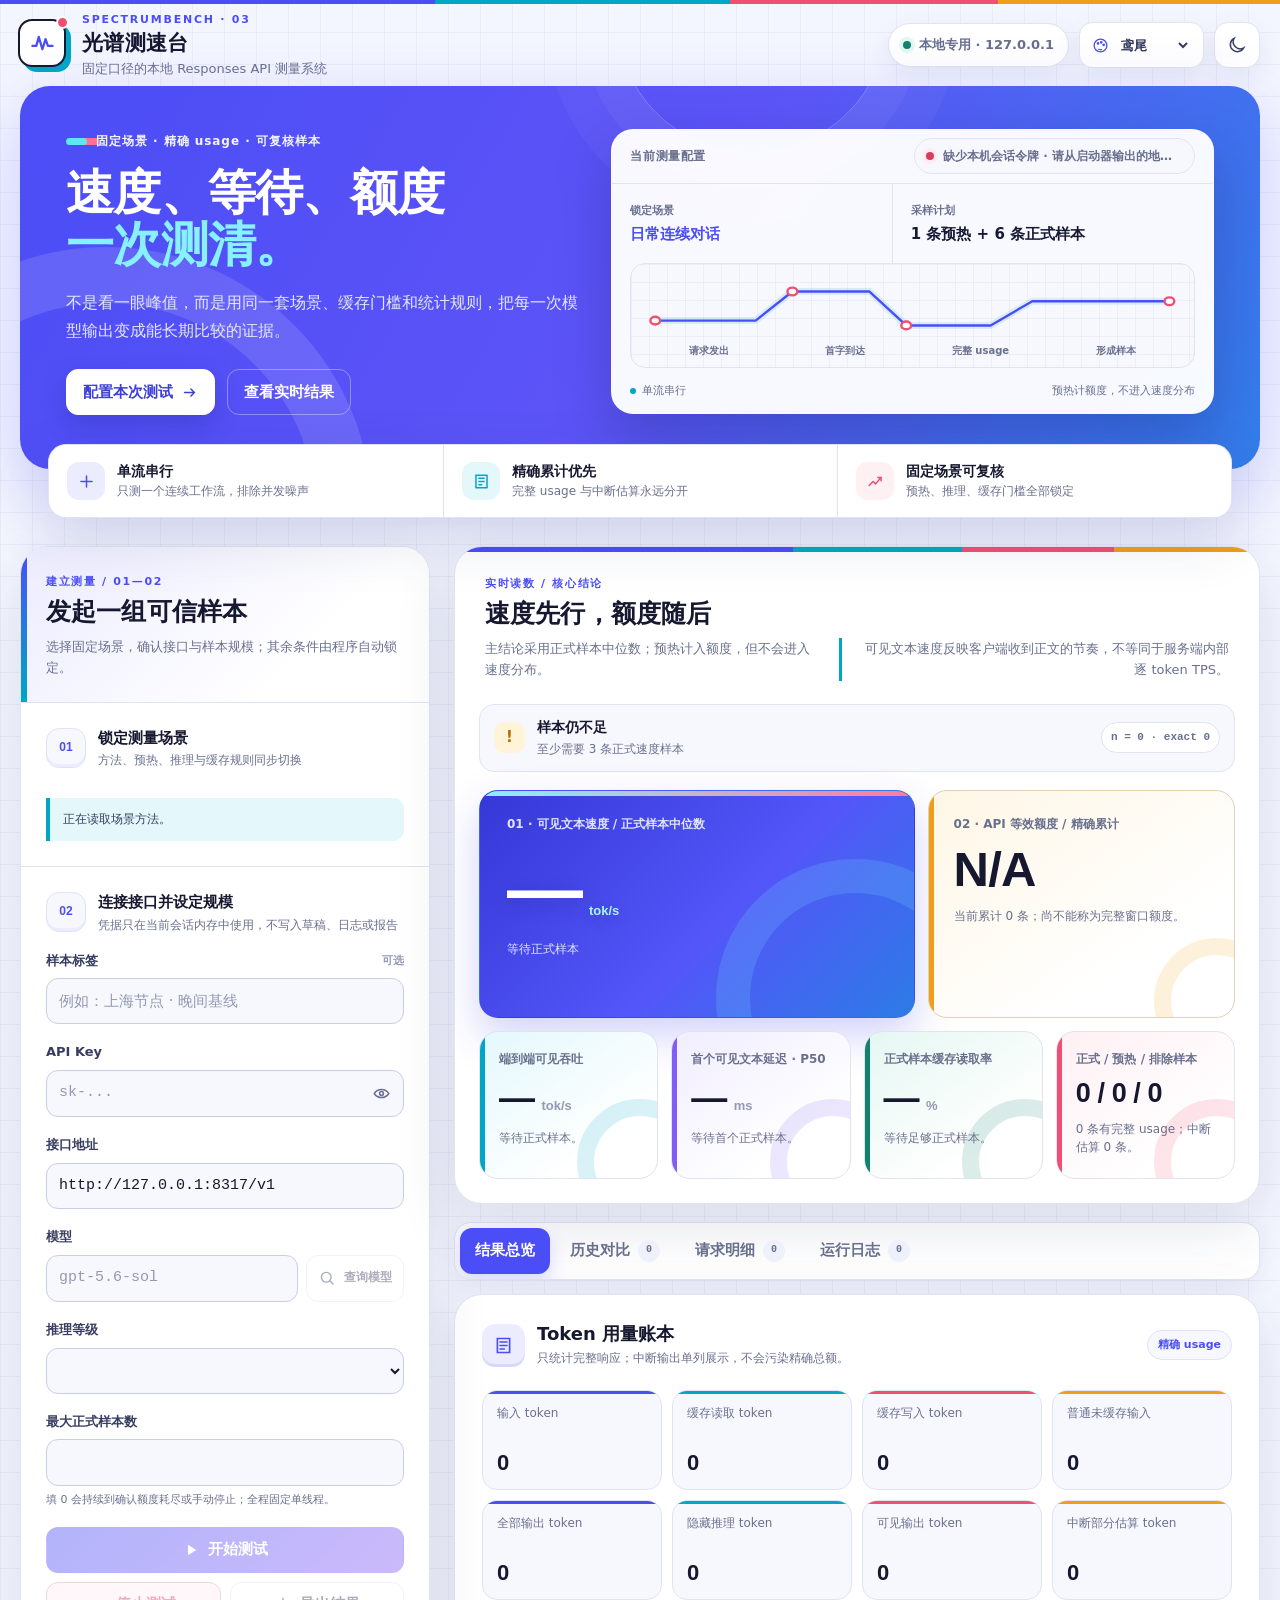
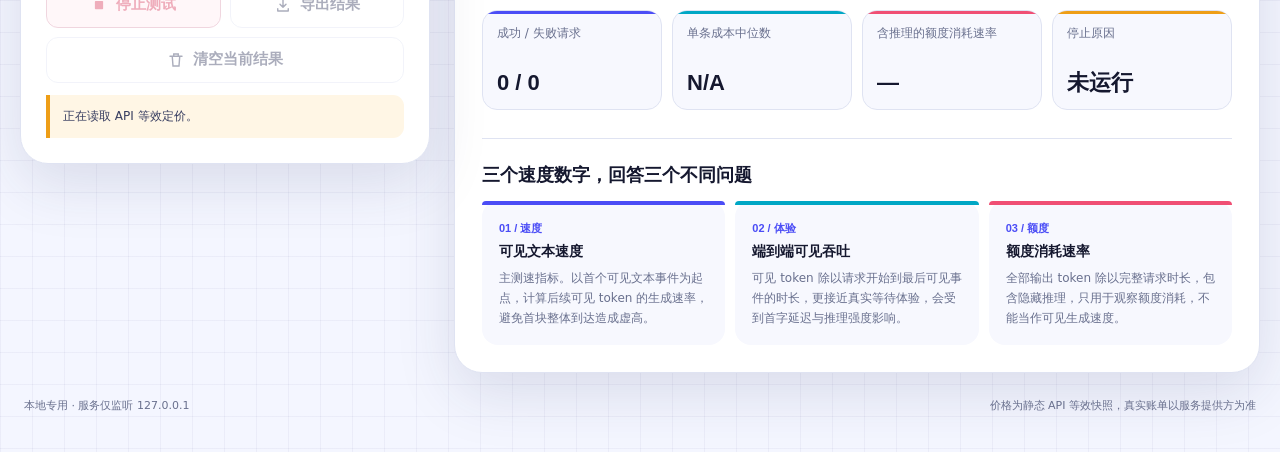
==== commit c4df1072: "security: harden session lifecycle and persistence" ====
--- a/stress_tool/static/index.html
+++ b/stress_tool/static/index.html
@@ -1588,6 +1588,9 @@
       snapshotNotice: $('snapshotNotice'), snapshotText: $('snapshotText'), liveViewBtn: $('liveViewBtn'),
     };
 
+    const sessionToken = new URLSearchParams(location.hash.slice(1)).get('session') || '';
+    if (sessionToken) history.replaceState(null, '', location.pathname + location.search);
+
     const S = {
       ws: null, reconnectTimer: null, modes: {}, defaultMode: 'daily-dialogue', mode: 'daily-dialogue',
       pricing: {models: {}}, connected: false, running: false, stopping: false, queryingModels: false, hasResult: false,
@@ -1600,8 +1603,15 @@
       S.connected = false;
       updateButtons();
       setStatus('正在连接本地服务', 'warning');
+      if (!sessionToken) {
+        setStatus('缺少本机会话令牌 · 请从启动器输出的地址进入', 'error');
+        return;
+      }
       const protocol = location.protocol === 'https:' ? 'wss' : 'ws';
-      S.ws = new WebSocket(protocol + '://' + location.host + '/ws');
+      S.ws = new WebSocket(
+        protocol + '://' + location.host + '/ws',
+        ['spectrumbench', 'session.' + sessionToken],
+      );
       S.ws.onopen = () => {
         S.connected = true;
         updateButtons();
@@ -2126,8 +2136,13 @@
     }
 
     function downloadReport(d) {
-      if (!d.url) return;
-      const link = document.createElement('a'); link.href = d.url; link.download = d.filename || 'token-report.json';
+      const reportId = String(d.report_id || '');
+      if (!/^[0-9a-f]{32}$/.test(reportId)) { toast('报告下载地址无效', 'error'); return; }
+      const filename = /^stress_report_\d{8}_\d{6}\.json$/.test(String(d.filename || ''))
+        ? String(d.filename) : 'stress-report.json';
+      const link = document.createElement('a');
+      link.href = new URL(`/download-report/${reportId}`, window.location.origin).href;
+      link.download = filename;
       document.body.appendChild(link); link.click(); link.remove(); toast('报告已生成');
     }
 
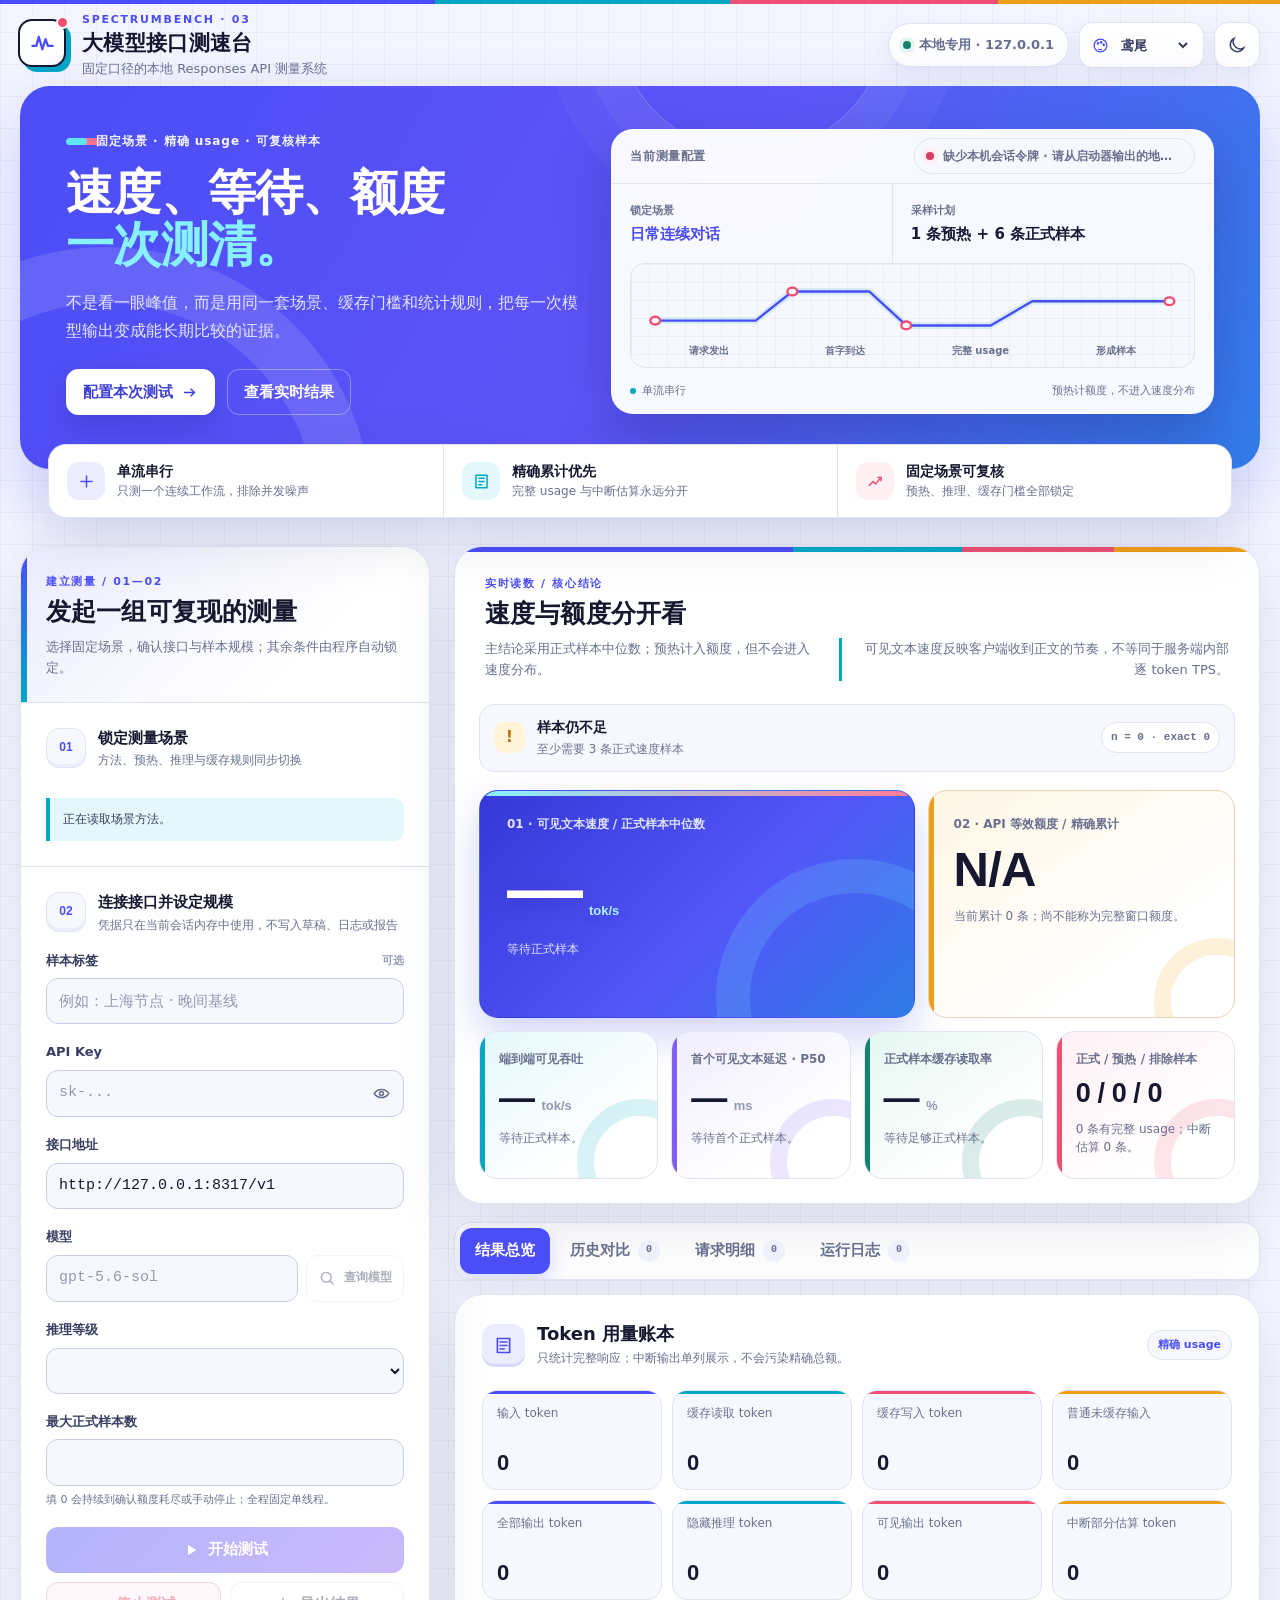
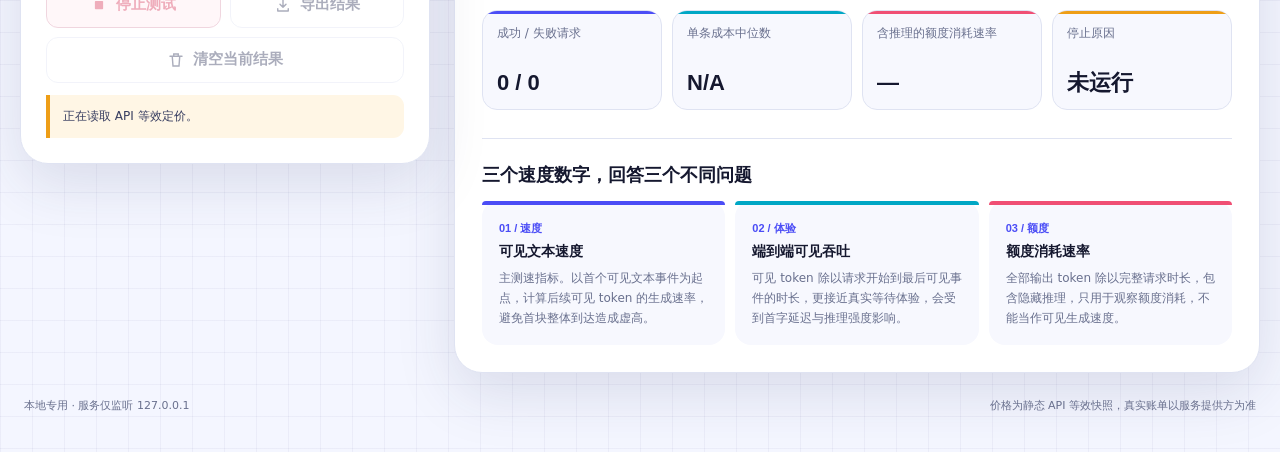
==== commit c663587b: "docs: 重写全部面向读者的文案（主页、README、文档措辞与命名）" ====
--- a/stress_tool/static/index.html
+++ b/stress_tool/static/index.html
@@ -8,7 +8,7 @@
   <link rel="icon" href="/favicon.svg" type="image/svg+xml">
   <link rel="icon" href="/favicon-32.png" type="image/png" sizes="32x32">
   <link rel="shortcut icon" href="/favicon.ico">
-  <title>SpectrumBench · 光谱测速台</title>
+  <title>大模型接口测速台</title>
   <style>
     :root {
       color-scheme: light;
@@ -1401,7 +1401,7 @@
         </div>
         <div class="brand-copy">
           <div class="brand-kicker">SPECTRUMBENCH · 03</div>
-          <h1>光谱测速台</h1>
+          <h1>大模型接口测速台</h1>
           <p>固定口径的本地 Responses API 测量系统</p>
         </div>
       </div>
@@ -1466,7 +1466,7 @@
         <section class="setup-panel" aria-labelledby="controlTitle">
           <header class="setup-head">
             <div class="section-kicker">建立测量 / 01—02</div>
-            <h2 id="controlTitle">发起一组可信样本</h2>
+            <h2 id="controlTitle">发起一组可复现的测量</h2>
             <p>选择固定场景，确认接口与样本规模；其余条件由程序自动锁定。</p>
             <a class="mobile-jump" href="#dashboardTitle">跳到实时结果<svg viewBox="0 0 24 24" fill="none" stroke="currentColor" stroke-width="1.9" stroke-linecap="round" aria-hidden="true"><path d="M12 5v14m0 0 5-5m-5 5-5-5"/></svg></a>
           </header>
@@ -1505,7 +1505,7 @@
       <main class="main">
         <section class="results-board" aria-labelledby="dashboardTitle">
           <header class="results-header">
-            <div class="results-copy"><div class="section-kicker">实时读数 / 核心结论</div><h2 id="dashboardTitle">速度先行，额度随后</h2><p>主结论采用正式样本中位数；预热计入额度，但不会进入速度分布。</p></div>
+            <div class="results-copy"><div class="section-kicker">实时读数 / 核心结论</div><h2 id="dashboardTitle">速度与额度分开看</h2><p>主结论采用正式样本中位数；预热计入额度，但不会进入速度分布。</p></div>
             <p class="results-note">可见文本速度反映客户端收到正文的节奏，不等同于服务端内部逐 token TPS。</p>
           </header>
           <div class="snapshot-notice" id="snapshotNotice" hidden><span id="snapshotText">正在查看历史完成快照</span><button class="btn btn-ghost btn-sm" id="liveViewBtn" type="button">返回当前结果</button></div>
